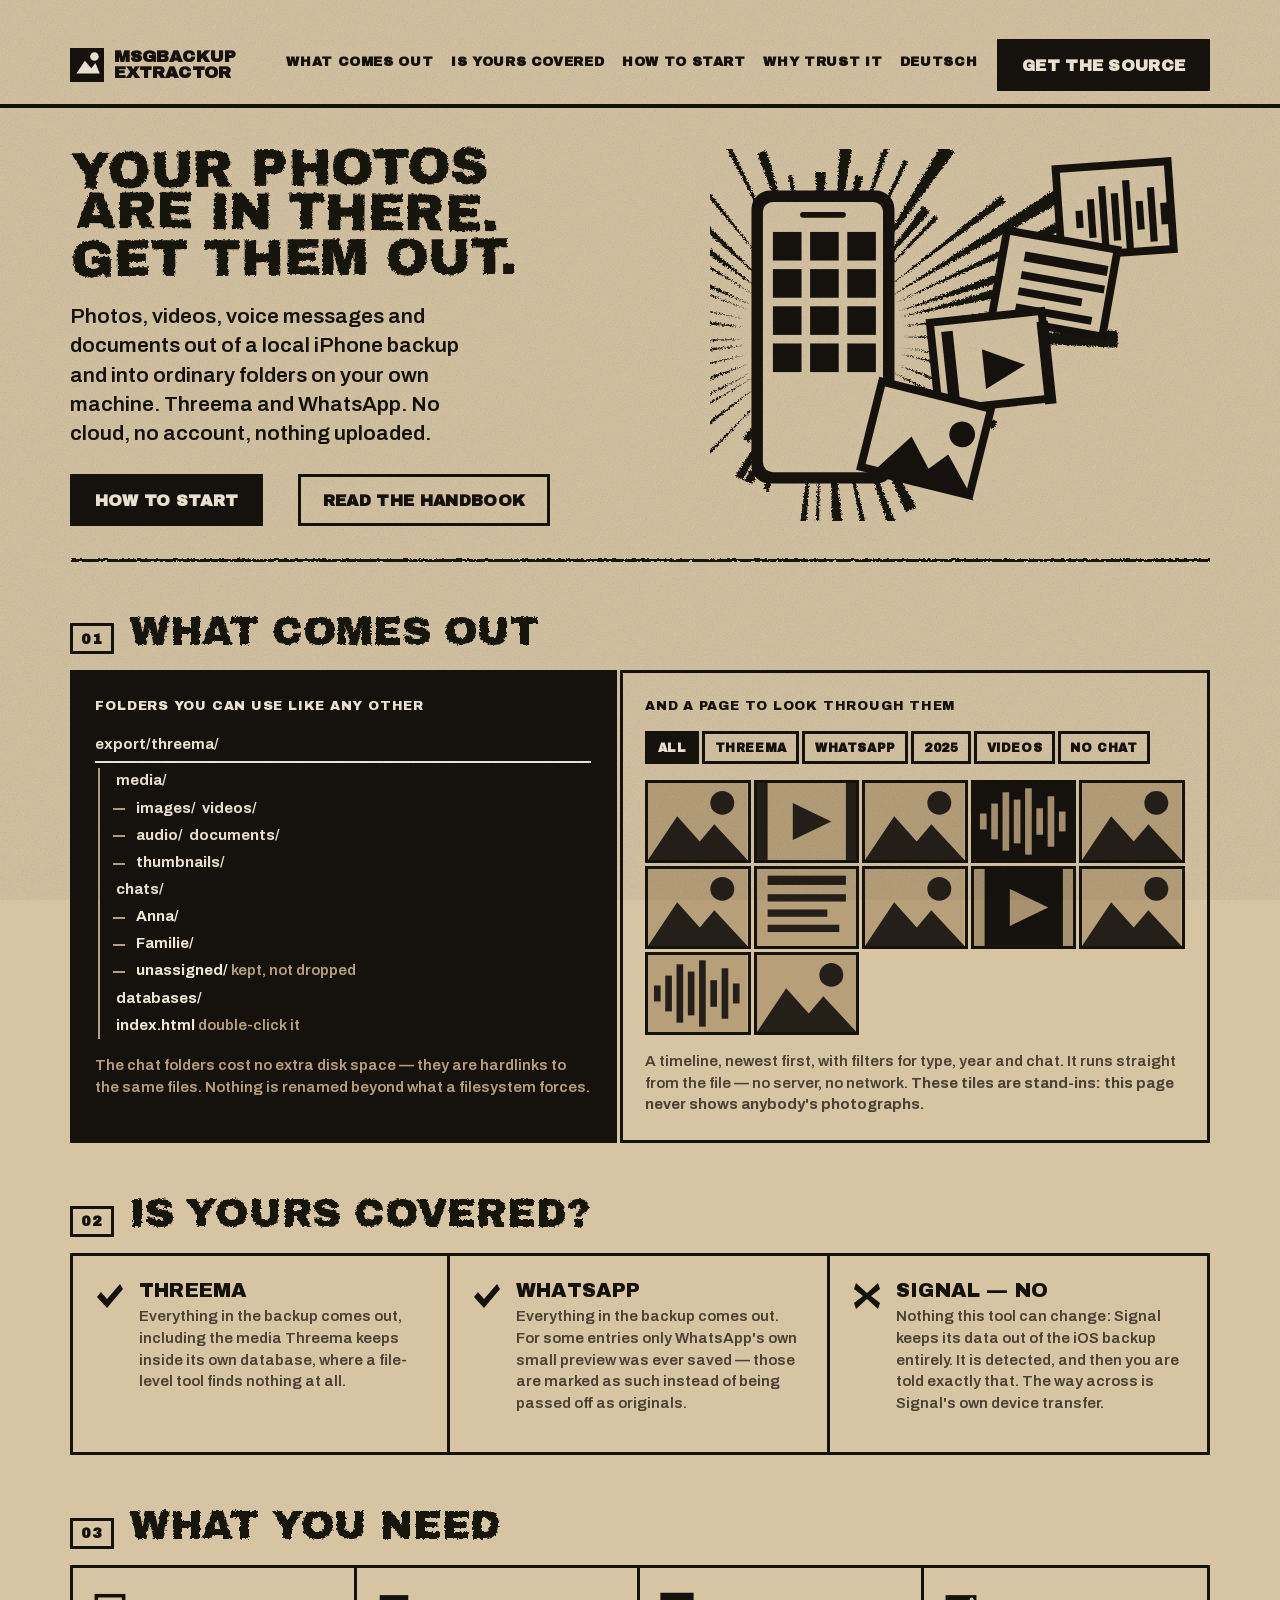
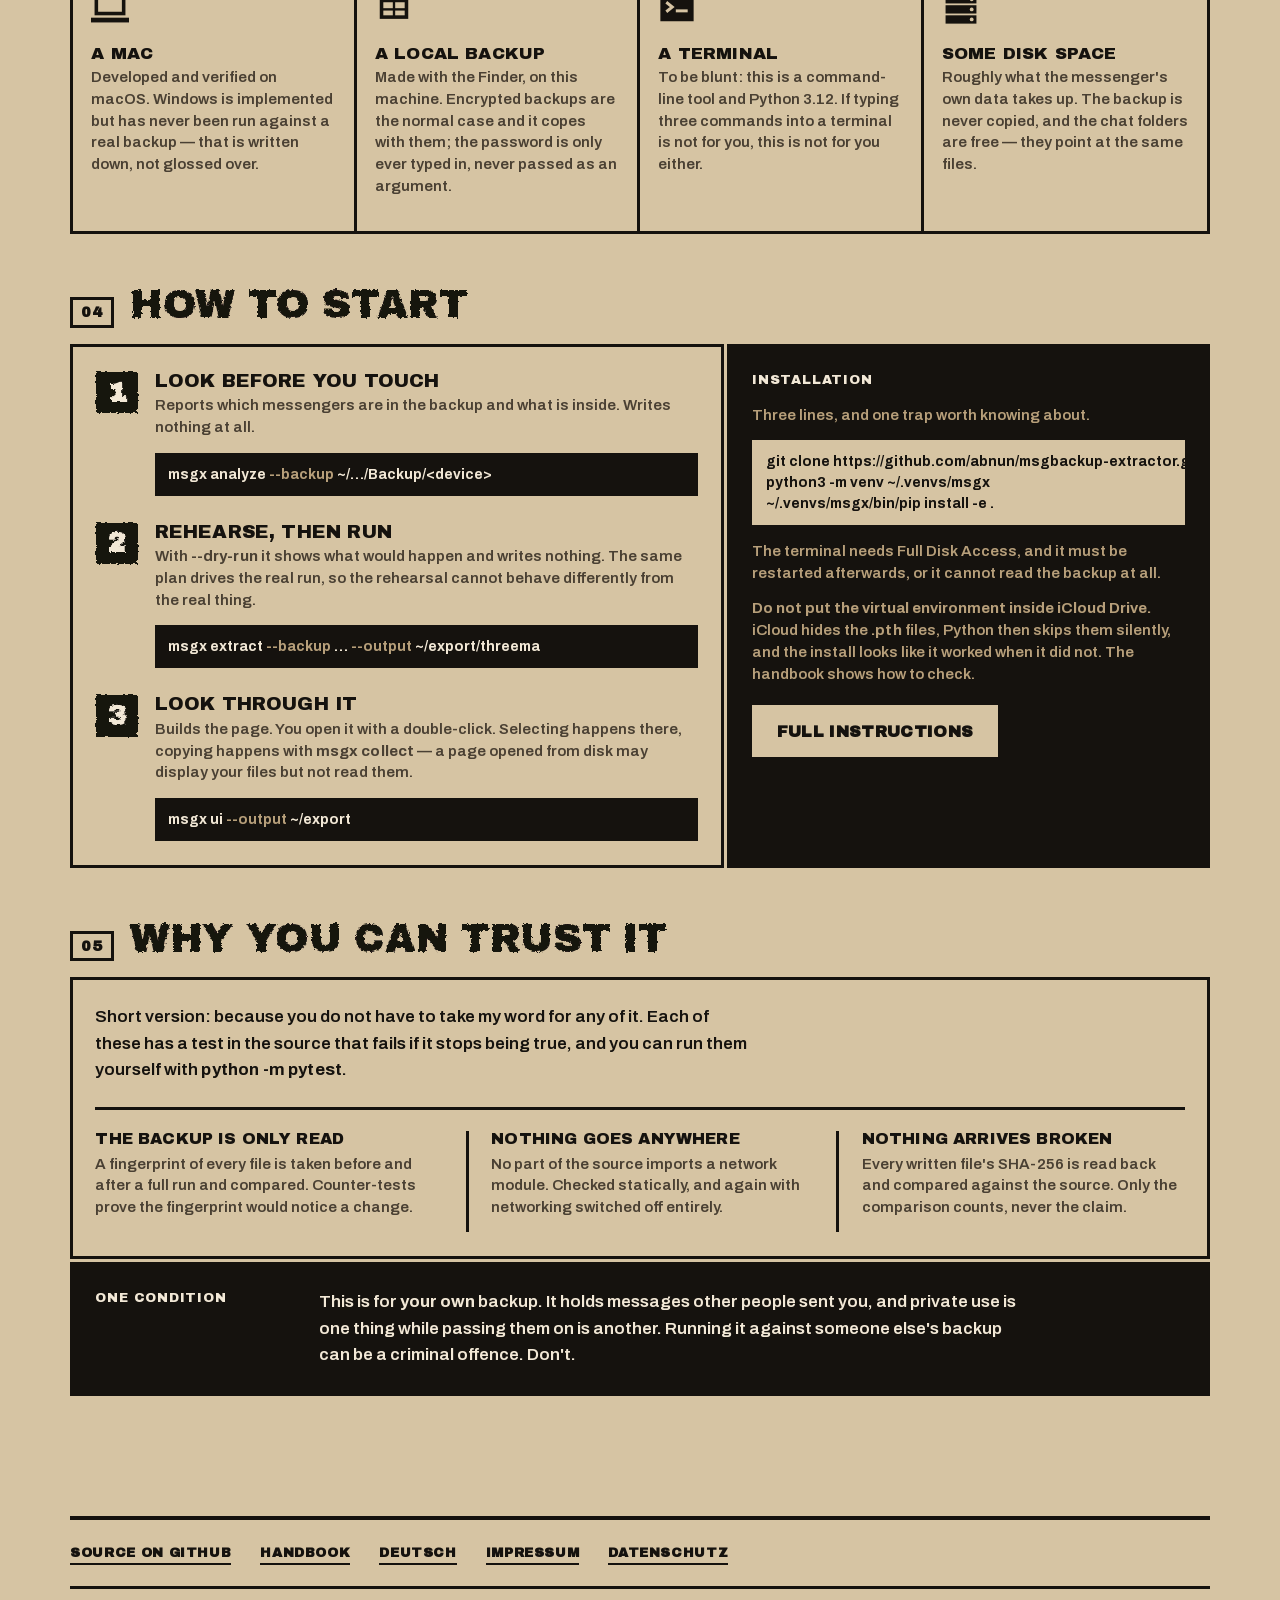
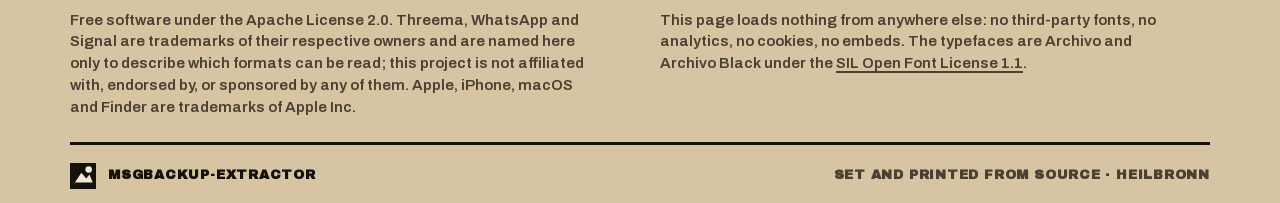
==== website/index.html @ eb397445 "docs: Denglisch aus beiden Startseiten entfernt Die deutsche Fassung war teils die englische in deut" ====
<!doctype html>
<html lang="en">
<head>
<meta charset="UTF-8" />
<meta http-equiv="Content-Security-Policy" content="default-src 'none'; script-src 'self'; style-src 'self'; font-src 'self'; img-src 'self' data:; base-uri 'none'; form-action 'none'" />
<meta name="viewport" content="width=device-width, initial-scale=1.0" />
<title>msgbackup-extractor — your photos, out of the backup</title>
<meta name="description" content="Offline command-line tool that writes photos, videos, voice messages and documents from a local Apple iPhone backup into ordinary folders. Threema and WhatsApp. Read-only on the backup, no network access." />
<meta name="generator" content="msgbackup-extractor" />
<link rel="canonical" href="https://abnun.github.io/msgbackup-extractor/" />
<link rel="alternate" hreflang="en" href="https://abnun.github.io/msgbackup-extractor/" />
<link rel="alternate" hreflang="de" href="https://abnun.github.io/msgbackup-extractor/de/" />
<link rel="alternate" hreflang="x-default" href="https://abnun.github.io/msgbackup-extractor/" />
<meta name="theme-color" content="#d6c4a3" />
<link rel="stylesheet" href="styles.css" />
<link rel="icon" href="data:image/svg+xml,%3Csvg xmlns='http://www.w3.org/2000/svg' viewBox='0 0 32 32'%3E%3Crect width='32' height='32' fill='%2315120e'/%3E%3Cpath d='M6 24 L14 12 L20 19 L24 14 L28 24 Z' fill='%23f2e8d6'/%3E%3Ccircle cx='23' cy='8' r='4' fill='%23f2e8d6'/%3E%3C/svg%3E" />
</head>
<body>
<!--
  THESIS: A workshop broadside for getting your own pictures back, printed as
  one ink on cheap manila. It refuses the category default: no dark terminal
  hero, no copy-paste install band, no grid of feature cards with line icons.
  OWN-WORLD: Relief black #15120e on newsprint beige #d6c4a3, carved white
  #f2e8d6 knocked out of filled blocks. Archivo Black cut by an SVG
  displacement filter, Archivo 600/700 as letterpress body. Thick 3px rules,
  butted panels, chisel bursts struck at the ends of an active button, paper
  fibre from feTurbulence. Self-hosted faces; nothing loads from a third party.
  STORY: A visitor learns their photos are recoverable, sees the folders and the
  browsable page they end up with, checks whether their messenger is covered,
  reads honestly that this is a command-line tool, and gets the source.
  FIRST VIEWPORT: Left, three hand-set lines - YOUR PHOTOS / ARE IN THERE. /
  GET THEM OUT. - over one sentence of plain deck and two struck buttons, the
  filled one first. Right, a cut illustration: an unreadable phone with a
  chisel burst behind it and four photographs spilling out, one per category
  the tool writes.
  FORM: Workshop linocut broadside, candidate 3 of the dealt hand, chosen by the
  user over the assigned direction. Seed 8c512068.
  FINISH: unreviewed and undocumented is unfinished; this build ends with the
  finish review, the verdict, and DESIGN.md
-->

<!-- The carving tools. Everything that looks gouged is filtered, not drawn. -->
<svg width="0" height="0" aria-hidden="true" focusable="false" style="position:absolute">
  <defs>
    <filter id="carve" x="-6%" y="-14%" width="112%" height="128%">
      <feTurbulence type="turbulence" baseFrequency="0.21" numOctaves="2" seed="3" result="n" />
      <feDisplacementMap in="SourceGraphic" in2="n" scale="3.4" xChannelSelector="R" yChannelSelector="G" />
    </filter>
    <filter id="gouge" x="-15%" y="-15%" width="130%" height="130%">
      <feTurbulence type="fractalNoise" baseFrequency="0.42" numOctaves="3" seed="11" result="n" />
      <feDisplacementMap in="SourceGraphic" in2="n" scale="6" xChannelSelector="R" yChannelSelector="G" />
    </filter>
  </defs>
</svg>

<header class="masthead">
  <div class="masthead__in">
    <a class="wordmark" href="./">
      <svg viewBox="0 0 32 32" aria-hidden="true"><rect width="32" height="32" fill="var(--ink)" /><path d="M6 24 L14 12 L20 19 L24 14 L28 24 Z" fill="var(--carved)" /><circle cx="23" cy="8" r="4" fill="var(--carved)" /></svg>
      msgbackup<br />extractor
    </a>
    <nav aria-label="Sections">
      <a href="#comes-out">What comes out</a>
      <a href="#covered">Is yours covered</a>
      <a href="#start">How to start</a>
      <a href="#check">Why trust it</a>
      <a href="de/" hreflang="de" lang="de">Deutsch</a>
    </nav>
    <a class="btn btn--fill" href="https://github.com/abnun/msgbackup-extractor">Get the source</a>
  </div>
</header>

<main class="sheet">

  <section class="hero">
    <div>
      <h1><span>Your photos</span><span>are in there.</span><span>Get them out.</span></h1>
      <p class="hero__deck">Photos, videos, voice messages and documents out of a
      local iPhone backup and into ordinary folders on your own machine. Threema
      and WhatsApp. No cloud, no account, nothing uploaded.</p>
      <div class="hero__cta">
        <a class="btn btn--fill" href="#start">How to start</a>
        <a class="btn btn--out" href="https://github.com/abnun/msgbackup-extractor#readme">Read the handbook</a>
      </div>
    </div>
    <svg class="hero__art" viewBox="0 0 700 520" role="img" aria-label="A cut illustration: an unreadable phone with a burst behind it and four photographs spilling out - a picture, a video, a voice message and a document.">
      <g fill="var(--ink)"><g filter="url(#gouge)"><path d="M270 263L570 254L570 278Z"/><path d="M269 278L472 305L471 311Z"/><path d="M267 287L469 324L465 339Z"/><path d="M263 302L374 341L371 349Z"/><path d="M257 313L402 381L397 392Z"/><path d="M252 322L314 356L309 364Z"/><path d="M246 331L377 423L367 437Z"/><path d="M236 343L352 453L341 463Z"/><path d="M231 347L309 435L305 439Z"/><path d="M221 354L263 411L258 414Z"/><path d="M209 362L289 501L274 508Z"/><path d="M197 367L274 557L261 562Z"/><path d="M181 372L229 571L220 573Z"/><path d="M167 374L192 577L172 579Z"/><path d="M155 374L151 624L143 624Z"/><path d="M146 373L134 533L125 532Z"/><path d="M134 372L124 441L116 439Z"/><path d="M119 367L82 479L75 476Z"/><path d="M107 362L59 469L48 464Z"/><path d="M101 358L46 463L35 457Z"/><path d="M91 352L54 411L45 405Z"/><path d="M80 342L-30 458L-34 455Z"/><path d="M69 330L-165 518L-174 506Z"/><path d="M62 319L-39 381L-41 377Z"/><path d="M58 313L-122 410L-126 403Z"/><path d="M53 301L-56 346L-59 338Z"/><path d="M49 288L-149 341L-151 331Z"/><path d="M47 275L-250 321L-253 297Z"/><path d="M46 266L-72 274L-72 267Z"/><path d="M47 249L-253 228L-250 203Z"/><path d="M49 238L-153 199L-151 192Z"/><path d="M53 224L-184 142L-180 133Z"/><path d="M56 217L-94 159L-88 145Z"/><path d="M62 204L-40 145L-37 140Z"/><path d="M68 195L-102 81L-90 65Z"/><path d="M76 186L-152 -10L-135 -27Z"/><path d="M88 175L-15 52L-10 48Z"/><path d="M102 165L62 107L71 102Z"/><path d="M108 162L13 -20L20 -24Z"/><path d="M123 156L66 6L79 2Z"/><path d="M135 152L109 37L115 36Z"/><path d="M144 151L131 82L141 81Z"/><path d="M156 150L147 32L162 32Z"/><path d="M172 151L182 -9L200 -7Z"/><path d="M183 153L203 36L214 39Z"/><path d="M194 156L267 -83L278 -79Z"/><path d="M206 161L271 15L277 18Z"/><path d="M220 169L325 -8L342 4Z"/><path d="M229 175L298 79L308 88Z"/><path d="M235 181L314 93L319 98Z"/><path d="M247 194L407 65L414 74Z"/><path d="M254 205L506 41L517 60Z"/><path d="M260 215L483 103L489 115Z"/><path d="M264 227L498 138L505 158Z"/><path d="M267 235L506 164L512 186Z"/><path d="M269 248L427 222L429 235Z"/></g><rect x="58" y="58" width="200" height="410" rx="26"/><rect x="74" y="74" width="168" height="378" rx="14" fill="var(--paper)"/><rect x="126" y="88" width="64" height="8" rx="4"/><rect x="88" y="116" width="40" height="40"/><rect x="140" y="116" width="40" height="40"/><rect x="192" y="116" width="40" height="40"/><rect x="88" y="168" width="40" height="40"/><rect x="140" y="168" width="40" height="40"/><rect x="192" y="168" width="40" height="40"/><rect x="88" y="220" width="40" height="40"/><rect x="140" y="220" width="40" height="40"/><rect x="192" y="220" width="40" height="40"/><rect x="88" y="272" width="40" height="40"/><rect x="140" y="272" width="40" height="40"/><rect x="192" y="272" width="40" height="40"/><g transform="translate(566 84) rotate(-4)"><rect x="-84" y="-67" width="168" height="134"/><rect x="-73" y="-56" width="146" height="112" fill="var(--paper)"/><g transform="translate(-64 -47)"><rect x="9" y="46" width="10" height="24"/><rect x="26" y="31" width="10" height="54"/><rect x="43" y="14" width="10" height="88"/><rect x="60" y="25" width="10" height="66"/><rect x="77" y="8" width="10" height="100"/><rect x="94" y="38" width="10" height="40"/><rect x="111" y="20" width="10" height="76"/><rect x="128" y="43" width="10" height="30"/></g></g><g transform="translate(482 188) rotate(10)"><rect x="-84" y="-67" width="168" height="134"/><rect x="-73" y="-56" width="146" height="112" fill="var(--paper)"/><g transform="translate(-64 -47)"><rect x="16" y="10" width="118" height="14"/><rect x="16" y="38" width="118" height="11"/><rect x="16" y="61" width="90" height="11"/><rect x="16" y="84" width="108" height="11"/></g></g><g transform="translate(392 296) rotate(-6)"><rect x="-84" y="-67" width="168" height="134"/><rect x="-73" y="-56" width="146" height="112" fill="var(--paper)"/><g transform="translate(-64 -47)"><path d="M54 30 L112 58 L54 86 Z"/><rect x="0" y="0" width="16" height="116"/><rect x="134" y="0" width="16" height="116"/></g></g><g transform="translate(302 404) rotate(14)"><rect x="-84" y="-67" width="168" height="134"/><rect x="-73" y="-56" width="146" height="112" fill="var(--paper)"/><g transform="translate(-64 -47)"><path d="M0 116 L44 50 L78 88 L100 62 L150 116 Z"/><circle cx="112" cy="30" r="18"/></g></g></g>
    </svg>
  </section>

  <hr class="rule" />

  <div class="head" id="comes-out">
    <span class="head__no">01</span>
    <h2>What comes out</h2>
  </div>

  <div class="grid grid--two">
    <div class="panel panel--ink">
      <p class="label label--spaced">Folders you can use like any other</p>
      <ul class="tree">
        <li class="tree__root">export/threema/</li>
        <li class="tree__1">media/</li>
        <li class="tree__2">images/ &nbsp;videos/</li>
        <li class="tree__2">audio/ &nbsp;documents/</li>
        <li class="tree__2">thumbnails/</li>
        <li class="tree__1">chats/</li>
        <li class="tree__2">Anna/</li>
        <li class="tree__2">Familie/</li>
        <li class="tree__2">unassigned/ <i>kept, not dropped</i></li>
        <li class="tree__1">databases/</li>
        <li class="tree__1">index.html <i>double-click it</i></li>
      </ul>
      <p class="hint hint--top">The chat folders cost no extra disk space — they
      are hardlinks to the same files. Nothing is renamed beyond what a
      filesystem forces.</p>
    </div>

    <div class="panel">
      <p class="label label--spaced">And a page to look through them</p>
      <div class="chips">
        <span class="chip chip--on">All</span>
        <span class="chip">Threema</span>
        <span class="chip">WhatsApp</span>
        <span class="chip">2025</span>
        <span class="chip">Videos</span>
        <span class="chip">No chat</span>
      </div>
      <div class="sheetgrid"><svg viewBox="0 0 150 116" aria-hidden="true"><rect width="150" height="116" fill="var(--paper-worn)"/><g fill="var(--ink)" opacity="0.9"><path d="M0 116 L44 50 L78 88 L100 62 L150 116 Z"/><circle cx="112" cy="30" r="18"/></g></svg><svg viewBox="0 0 150 116" aria-hidden="true"><rect width="150" height="116" fill="var(--paper-worn)"/><g fill="var(--ink)" opacity="0.9"><path d="M54 30 L112 58 L54 86 Z"/><rect x="0" y="0" width="16" height="116"/><rect x="134" y="0" width="16" height="116"/></g></svg><svg viewBox="0 0 150 116" aria-hidden="true"><rect width="150" height="116" fill="var(--paper-worn)"/><g fill="var(--ink)" opacity="0.9"><path d="M0 116 L44 50 L78 88 L100 62 L150 116 Z"/><circle cx="112" cy="30" r="18"/></g></svg><svg viewBox="0 0 150 116" aria-hidden="true"><rect width="150" height="116" fill="var(--ink)"/><g fill="var(--paper-worn)" opacity="0.9"><rect x="9" y="46" width="10" height="24"/><rect x="26" y="31" width="10" height="54"/><rect x="43" y="14" width="10" height="88"/><rect x="60" y="25" width="10" height="66"/><rect x="77" y="8" width="10" height="100"/><rect x="94" y="38" width="10" height="40"/><rect x="111" y="20" width="10" height="76"/><rect x="128" y="43" width="10" height="30"/></g></svg><svg viewBox="0 0 150 116" aria-hidden="true"><rect width="150" height="116" fill="var(--paper-worn)"/><g fill="var(--ink)" opacity="0.9"><path d="M0 116 L44 50 L78 88 L100 62 L150 116 Z"/><circle cx="112" cy="30" r="18"/></g></svg><svg viewBox="0 0 150 116" aria-hidden="true"><rect width="150" height="116" fill="var(--paper-worn)"/><g fill="var(--ink)" opacity="0.9"><path d="M0 116 L44 50 L78 88 L100 62 L150 116 Z"/><circle cx="112" cy="30" r="18"/></g></svg><svg viewBox="0 0 150 116" aria-hidden="true"><rect width="150" height="116" fill="var(--paper-worn)"/><g fill="var(--ink)" opacity="0.9"><rect x="16" y="10" width="118" height="14"/><rect x="16" y="38" width="118" height="11"/><rect x="16" y="61" width="90" height="11"/><rect x="16" y="84" width="108" height="11"/></g></svg><svg viewBox="0 0 150 116" aria-hidden="true"><rect width="150" height="116" fill="var(--paper-worn)"/><g fill="var(--ink)" opacity="0.9"><path d="M0 116 L44 50 L78 88 L100 62 L150 116 Z"/><circle cx="112" cy="30" r="18"/></g></svg><svg viewBox="0 0 150 116" aria-hidden="true"><rect width="150" height="116" fill="var(--ink)"/><g fill="var(--paper-worn)" opacity="0.9"><path d="M54 30 L112 58 L54 86 Z"/><rect x="0" y="0" width="16" height="116"/><rect x="134" y="0" width="16" height="116"/></g></svg><svg viewBox="0 0 150 116" aria-hidden="true"><rect width="150" height="116" fill="var(--paper-worn)"/><g fill="var(--ink)" opacity="0.9"><path d="M0 116 L44 50 L78 88 L100 62 L150 116 Z"/><circle cx="112" cy="30" r="18"/></g></svg><svg viewBox="0 0 150 116" aria-hidden="true"><rect width="150" height="116" fill="var(--paper-worn)"/><g fill="var(--ink)" opacity="0.9"><rect x="9" y="46" width="10" height="24"/><rect x="26" y="31" width="10" height="54"/><rect x="43" y="14" width="10" height="88"/><rect x="60" y="25" width="10" height="66"/><rect x="77" y="8" width="10" height="100"/><rect x="94" y="38" width="10" height="40"/><rect x="111" y="20" width="10" height="76"/><rect x="128" y="43" width="10" height="30"/></g></svg><svg viewBox="0 0 150 116" aria-hidden="true"><rect width="150" height="116" fill="var(--paper-worn)"/><g fill="var(--ink)" opacity="0.9"><path d="M0 116 L44 50 L78 88 L100 62 L150 116 Z"/><circle cx="112" cy="30" r="18"/></g></svg></div>
      <p class="hint hint--top">A timeline, newest first, with filters for type,
      year and chat. It runs straight from the file — no server, no network.
      <strong>These tiles are stand-ins: this page never shows anybody's
      photographs.</strong></p>
    </div>
  </div>

  <div class="head" id="covered">
    <span class="head__no">02</span>
    <h2>Is yours covered?</h2>
  </div>

  <div class="grid grid--butt grid--thirds">
    <div class="panel">
      <div class="verdict">
        <svg viewBox="0 0 30 30" aria-hidden="true" fill="var(--ink)"><path d="M2 16 L6 11 L12 18 L25 3 L28 8 L12 27 Z" /></svg>
        <div>
          <h3>Threema</h3>
          <p class="hint">Everything in the backup comes out, including the media
          Threema keeps inside its own database, where a file-level tool finds
          nothing at all.</p>
        </div>
      </div>
    </div>
    <div class="panel">
      <div class="verdict">
        <svg viewBox="0 0 30 30" aria-hidden="true" fill="var(--ink)"><path d="M2 16 L6 11 L12 18 L25 3 L28 8 L12 27 Z" /></svg>
        <div>
          <h3>WhatsApp</h3>
          <p class="hint">Everything in the backup comes out. For some entries
          only WhatsApp's own small preview was ever saved — those are marked as
          such instead of being passed off as originals.</p>
        </div>
      </div>
    </div>
    <div class="panel">
      <div class="verdict">
        <svg viewBox="0 0 30 30" aria-hidden="true" fill="var(--ink)"><path d="M4 2 L15 12 L26 2 L28 8 L19 15 L28 22 L26 28 L15 18 L4 28 L2 22 L11 15 L2 8 Z" /></svg>
        <div>
          <h3>Signal — no</h3>
          <p class="hint">Nothing this tool can change: Signal keeps its data out of the iOS backup entirely. It is detected, and then you are told exactly that. The way across is Signal's own device transfer.</p>
        </div>
      </div>
    </div>
  </div>

  <div class="head" id="need">
    <span class="head__no">03</span>
    <h2>What you need</h2>
  </div>

  <div class="reqs">
    <div>
      <svg viewBox="0 0 32 32" aria-hidden="true" fill="var(--ink)"><rect x="3" y="5" width="26" height="18" /><rect x="6" y="8" width="20" height="12" fill="var(--paper)" /><rect x="0" y="25" width="32" height="4" /></svg>
      <h3>A Mac</h3>
      <p class="hint">Developed and verified on macOS. Windows is implemented but
      has never been run against a real backup — that is written down, not
      glossed over.</p>
    </div>
    <div>
      <svg viewBox="0 0 32 32" aria-hidden="true" fill="var(--ink)"><path d="M4 6 H28 V26 H4 Z" /><rect x="7" y="12" width="8" height="5" fill="var(--paper)" /><rect x="17" y="12" width="8" height="5" fill="var(--paper)" /><rect x="7" y="19" width="8" height="4" fill="var(--paper)" /><rect x="17" y="19" width="8" height="4" fill="var(--paper)" /></svg>
      <h3>A local backup</h3>
      <p class="hint">Made with the Finder, on this machine. Encrypted backups are the normal case and it copes with them; the password is only ever typed in, never passed as an argument.</p>
    </div>
    <div>
      <svg viewBox="0 0 32 32" aria-hidden="true" fill="var(--ink)"><rect x="2" y="4" width="28" height="24" /><path d="M7 12 L12 16 L7 20" stroke="var(--paper)" stroke-width="2.5" fill="none" /><rect x="15" y="18" width="10" height="2.5" fill="var(--paper)" /></svg>
      <h3>A terminal</h3>
      <p class="hint">To be blunt: this is a command-line tool and Python 3.12. If
      typing three commands into a terminal is not for you, this is not for you
      either.</p>
    </div>
    <div>
      <svg viewBox="0 0 32 32" aria-hidden="true" fill="var(--ink)"><path d="M3 6h26v7H3z" /><path d="M3 14.5h26v7H3z" /><path d="M3 23h26v7H3z" /><circle cx="25" cy="9.5" r="1.6" fill="var(--paper)" /><circle cx="25" cy="18" r="1.6" fill="var(--paper)" /><circle cx="25" cy="26.5" r="1.6" fill="var(--paper)" /></svg>
      <h3>Some disk space</h3>
      <p class="hint">Roughly what the messenger's own data takes up. The backup
      is never copied, and the chat folders are free — they point at the same
      files.</p>
    </div>
  </div>

  <div class="head" id="start">
    <span class="head__no">04</span>
    <h2>How to start</h2>
  </div>

  <div class="grid grid--wide-left">
    <div class="panel">
      <div class="step">
        <span class="step__no">1</span>
        <div>
          <h3>Look before you touch</h3>
          <p class="hint">Reports which messengers are in the backup and what is inside. Writes nothing at all.</p>
          <div class="cmdbar">msgx analyze <span>--backup</span> ~/…/Backup/&lt;device&gt;</div>
        </div>
      </div>
      <div class="step">
        <span class="step__no">2</span>
        <div>
          <h3>Rehearse, then run</h3>
          <p class="hint">With <code>--dry-run</code> it shows what would happen
          and writes nothing. The same plan drives the real run, so the rehearsal
          cannot behave differently from the real thing.</p>
          <div class="cmdbar">msgx extract <span>--backup</span> … <span>--output</span> ~/export/threema</div>
        </div>
      </div>
      <div class="step">
        <span class="step__no">3</span>
        <div>
          <h3>Look through it</h3>
          <p class="hint">Builds the page. You open it with a double-click. Selecting happens there, copying happens with <code>msgx collect</code> — a page opened from disk may display your files but not read them.</p>
          <div class="cmdbar">msgx ui <span>--output</span> ~/export</div>
        </div>
      </div>
    </div>
    <div class="panel panel--ink">
      <p class="label label--spaced">Installation</p>
      <p class="hint">Three lines, and one trap worth knowing about.</p>
      <div class="cmdbar cmdbar--invert">git clone https://github.com/abnun/msgbackup-extractor.git
python3 -m venv ~/.venvs/msgx
~/.venvs/msgx/bin/pip install -e .</div>
      <p class="hint">The terminal needs Full Disk Access, and it must be
      restarted afterwards, or it cannot read the backup at all.</p>
      <p class="hint"><strong>Do not put the virtual environment inside iCloud Drive.</strong> iCloud hides the <code>.pth</code> files, Python then skips
      them silently, and the install looks like it worked when it did not. The
      handbook shows how to check.</p>
      <p class="panel__cta"><a class="btn btn--out btn--on-ink" href="https://github.com/abnun/msgbackup-extractor#installation">Full instructions</a></p>
    </div>
  </div>

  <div class="head" id="check">
    <span class="head__no">05</span>
    <h2>Why you can trust it</h2>
  </div>

  <div class="panel">
    <p class="lede">Short version: because you do not have to take my word for any
    of it. Each of these has a test in the source that fails if it stops being
    true, and you can run them yourself with <code>python -m pytest</code>.</p>
    <div class="proof">
      <div>
        <h3>The backup is only read</h3>
        <p class="hint">A fingerprint of every file is taken before and after a
        full run and compared. Counter-tests prove the fingerprint would notice a
        change.</p>
      </div>
      <div>
        <h3>Nothing goes anywhere</h3>
        <p class="hint">No part of the source imports a network module. Checked
        statically, and again with networking switched off entirely.</p>
      </div>
      <div>
        <h3>Nothing arrives broken</h3>
        <p class="hint">Every written file's SHA-256 is read back and compared
        against the source. Only the comparison counts, never the claim.</p>
      </div>
    </div>
  </div>

  <div class="panel panel--ink panel--stacked">
    <p class="label label--tight">One condition</p>
    <p class="lede lede--flush">This is for <strong>your own</strong> backup. It
    holds messages other people sent you, and private use is one thing while
    passing them on is another. Running it against someone else's backup can be
    a criminal offence. Don't.</p>
  </div>

</main>

<footer class="sheet colophon">
  <nav>
    <a href="https://github.com/abnun/msgbackup-extractor">Source on GitHub</a>
    <a href="https://github.com/abnun/msgbackup-extractor#readme">Handbook</a>
    <a href="de/" hreflang="de" lang="de">Deutsch</a>
    <a href="impressum.html">Impressum</a>
    <a href="datenschutz.html">Datenschutz</a>
  </nav>
  <div class="colophon__small">
    <p class="hint">Free software under the Apache License 2.0. Threema,
    WhatsApp and Signal are trademarks of their respective owners and are named
    here only to describe which formats can be read; this project is not
    affiliated with, endorsed by, or sponsored by any of them. Apple, iPhone,
    macOS and Finder are trademarks of Apple Inc.</p>
    <p class="hint">This page loads nothing from anywhere else: no third-party
    fonts, no analytics, no cookies, no embeds. The typefaces are Archivo and
    Archivo Black under the <a href="fonts/OFL.txt">SIL Open Font
    License 1.1</a>.</p>
  </div>
  <p class="colophon__mark">
    <svg viewBox="0 0 32 32" aria-hidden="true"><rect width="32" height="32" fill="var(--ink)" /><path d="M6 24 L14 12 L20 19 L24 14 L28 24 Z" fill="var(--carved)" /><circle cx="23" cy="8" r="4" fill="var(--carved)" /></svg>
    <span>msgbackup-extractor</span>
    <span>Set and printed from source · Heilbronn</span>
  </p>
</footer>

<script src="script.js" defer></script>
</body>
</html>
---- website/styles.css ----
/* =====================================================================
   msgbackup-extractor — workshop linocut broadside
   Seed: 8c512068 · challenger-linolschnitt (chosen over the assigned roll)

   One ink on cheap manila. Everything that looks carved IS carved at
   runtime: an SVG displacement filter roughens the display type and the
   rules, and the paper fibre is feTurbulence, not a photograph. No
   external asset, no network request, no analytics — the software
   promises offline operation and its website must not undercut that.

   The legal pages share this stylesheet. `.container` is their column;
   `.mail-at::before` carries the @ of the address, which is split across
   spans in the HTML so a harvester finds nothing whole. Both must survive
   any future edit.
   ===================================================================== */

@font-face {
  font-family: "Archivo Black";
  src: url("fonts/ArchivoBlack.woff2") format("woff2");
  font-weight: 400;
  font-display: swap;
}
@font-face {
  font-family: "Archivo";
  src: url("fonts/Archivo.woff2") format("woff2");
  font-weight: 600 700;
  font-display: swap;
}

:root {
  --ink: #15120e;         /* relief black, warmed by the paper */
  --ink-soft: #4a4033;    /* aged fibre, for the second rank */
  --ink-faint: #7a6e5a;   /* ink drag, for labels */
  --paper: #d6c4a3;       /* newsprint beige */
  --paper-worn: #b79f7a;  /* worn tan */
  --carved: #f2e8d6;      /* carved white, knocked out of the block */

  --rule: 3px;
  --frame: 4px;
  --col: 1180px;

  --display: "Archivo Black", "Haettenschweiler", "Impact", sans-serif;
  --text: "Archivo", ui-sans-serif, system-ui, "Helvetica Neue", sans-serif;
}

/* The press only ever ran one ink on one paper. No dark variant: a
   broadside is a physical object and this one is printed on manila. */

*,
*::before,
*::after { box-sizing: border-box; }

html {
  -webkit-text-size-adjust: 100%;
  scroll-behavior: smooth;
}
@media (prefers-reduced-motion: reduce) {
  html { scroll-behavior: auto; }
}

body {
  margin: 0;
  background-color: var(--paper);
  color: var(--ink);
  font-family: var(--text);
  font-weight: 600;
  font-size: 1.0625rem;
  line-height: 1.5;
  overflow-x: hidden;
}

/* Paper fibre. One turbulence pass, multiplied over everything, pinned to
   the viewport so scrolling does not slide the grain across the page. */
body::before {
  content: "";
  position: fixed;
  inset: 0;
  z-index: 9;
  pointer-events: none;
  opacity: 0.62;
  mix-blend-mode: multiply;
  background-image: url("data:image/svg+xml,%3Csvg xmlns='http://www.w3.org/2000/svg' width='220' height='220'%3E%3Cfilter id='f'%3E%3CfeTurbulence type='fractalNoise' baseFrequency='0.82' numOctaves='4' stitchTiles='stitch'/%3E%3CfeColorMatrix type='saturate' values='0'/%3E%3C/filter%3E%3Crect width='220' height='220' filter='url(%23f)' opacity='0.42'/%3E%3C/svg%3E");
}

/* --- Type ---------------------------------------------------------- */

h1, h2, .cut {
  font-family: var(--display);
  font-weight: 400;
  text-transform: uppercase;
  letter-spacing: -0.005em;
  line-height: 0.9;
  margin: 0;
  filter: url(#carve);
}

/* The filter costs legibility below display size, so it stops there. */
h3 {
  font-family: var(--display);
  font-weight: 400;
  text-transform: uppercase;
  letter-spacing: 0.01em;
  line-height: 1.05;
  margin: 0;
}

.no-carve { filter: none; }

p { margin: 0 0 0.85rem; }
a { color: inherit; text-decoration-thickness: 2px; text-underline-offset: 0.18em; }
a:hover { text-decoration-thickness: 3px; }
strong { font-weight: 700; }

code, .cmd {
  font-family: var(--text);
  font-weight: 700;
  font-variant-ligatures: none;
  letter-spacing: 0.01em;
}

.label {
  font-family: var(--display);
  font-weight: 400;
  text-transform: uppercase;
  font-size: 0.8125rem;
  letter-spacing: 0.06em;
  color: var(--ink);
}

.hint {
  color: var(--ink-soft);
  font-size: 0.9375rem;
  line-height: 1.45;
}

/* --- Sheet and panels ---------------------------------------------- */

.sheet {
  max-width: var(--col);
  margin: 0 auto;
  padding: 0 1.25rem 4rem;
}

.rule {
  border: 0;
  border-top: var(--rule) solid var(--ink);
  margin: 0;
  filter: url(#carve);
}

.panel {
  min-width: 0;
  border: var(--rule) solid var(--ink);
  padding: 1.5rem 1.4rem;
  background: transparent;
}

.panel--ink {
  background: var(--ink);
  color: var(--carved);
}
.panel--ink .label,
.panel--ink h2,
.panel--ink h3 { color: var(--carved); }
.panel--ink .hint { color: var(--paper-worn); }

.grid { display: grid; gap: var(--rule); }

/* Panels butt against each other so the shared rule reads as one cut
   line rather than two borders side by side. */
.grid--butt { gap: 0; }
.grid--butt > * + * { border-left: 0; }
@media (max-width: 700px) {
  .grid--butt > * + * { border-left: var(--rule) solid var(--ink); border-top: 0; }
}

/* --- Section heads -------------------------------------------------- */

.head {
  display: flex;
  align-items: baseline;
  gap: 0.9rem;
  margin: 3.25rem 0 1rem;
}
.head__no {
  font-family: var(--display);
  font-size: 0.9rem;
  letter-spacing: 0.08em;
  border: var(--rule) solid var(--ink);
  padding: 0.15rem 0.5rem 0.05rem;
  flex: none;
}
.head h2 { font-size: clamp(1.6rem, 4.2vw, 2.5rem); }

/* --- Buttons -------------------------------------------------------- */

.btn {
  display: inline-flex;
  align-items: center;
  gap: 0.6rem;
  font-family: var(--display);
  text-transform: uppercase;
  font-size: 1rem;
  letter-spacing: 0.02em;
  text-decoration: none;
  padding: 0.72rem 1.35rem 0.62rem;
  border: var(--rule) solid var(--ink);
  position: relative;
}
.btn--fill { background: var(--ink); color: var(--carved); }
.btn--out { background: transparent; color: var(--ink); }

/* The board's active state: chisel bursts struck at both ends. */
.btn::before,
.btn::after {
  content: "";
  position: absolute;
  top: 50%;
  width: 26px;
  height: 30px;
  transform: translateY(-50%) scaleX(0);
  transition: transform 0.12s steps(3, end);
  background-repeat: no-repeat;
  background-size: 100% 100%;
  background-image: url("data:image/svg+xml,%3Csvg xmlns='http://www.w3.org/2000/svg' viewBox='0 0 26 30'%3E%3Cg fill='%2315120e'%3E%3Cpath d='M26 15 L2 3 L7 15 Z'/%3E%3Cpath d='M26 15 L0 12 L6 15 Z'/%3E%3Cpath d='M26 15 L0 18 L6 15 Z'/%3E%3Cpath d='M26 15 L2 27 L7 15 Z'/%3E%3C/g%3E%3C/svg%3E");
}
.btn::before { right: 100%; transform-origin: right center; }
.btn::after  { left: 100%;  transform-origin: left center; scale: -1 1; }
.btn:hover::before,
.btn:hover::after,
.btn:focus-visible::before,
.btn:focus-visible::after { transform: translateY(-50%) scaleX(1); }
.btn:focus-visible { outline: var(--rule) solid var(--ink); outline-offset: 4px; }
@media (prefers-reduced-motion: reduce) {
  .btn::before, .btn::after { transition: none; }
}

/* --- Masthead ------------------------------------------------------- */

.masthead {
  border-bottom: var(--frame) solid var(--ink);
  filter: none;
}
.masthead__in {
  max-width: var(--col);
  margin: 0 auto;
  padding: 0.85rem 1.25rem;
  display: flex;
  align-items: center;
  gap: 1.25rem;
  flex-wrap: wrap;
}
.wordmark {
  display: flex;
  align-items: center;
  gap: 0.6rem;
  text-decoration: none;
  font-family: var(--display);
  text-transform: uppercase;
  font-size: 1.0625rem;
  letter-spacing: 0.01em;
  line-height: 0.95;
  margin-right: auto;
}
.wordmark svg { width: 34px; height: 34px; flex: none; }
.masthead nav {
  display: flex;
  gap: 1.1rem;
  font-family: var(--display);
  text-transform: uppercase;
  font-size: 0.8125rem;
  letter-spacing: 0.05em;
}
.masthead nav a { text-decoration: none; padding-bottom: 2px; border-bottom: 2px solid transparent; }
.masthead nav a:hover { border-bottom-color: var(--ink); }

/* --- Hero ----------------------------------------------------------- */

.hero {
  display: grid;
  grid-template-columns: minmax(0, 1.09fr) minmax(0, 0.91fr);
  gap: 1.5rem 2.5rem;
  align-items: center;
  padding: 2.25rem 0 2rem;
}
.hero h1 {
  font-size: clamp(1.9rem, 4.05vw, 3.6rem);
  line-height: 0.87;
}
.hero h1 span { white-space: nowrap; }
/* Hand-set lines never sit perfectly square on the stone. */
.hero h1 span { display: block; }
.hero h1 span:nth-child(1) { transform: rotate(-0.7deg); }
.hero h1 span:nth-child(2) { transform: rotate(0.45deg) translateX(0.4vw); }
.hero h1 span:nth-child(3) { transform: rotate(-0.3deg); }
.hero > div:first-child { padding-right: 1.25rem; }
@media (max-width: 860px) {
  .hero > div:first-child { padding-right: 0; }
}
.hero__deck {
  font-size: clamp(1.0625rem, 1.9vw, 1.3125rem);
  line-height: 1.4;
  max-width: 34ch;
  margin: 1.4rem 0 1.6rem;
}
.hero__cta { display: flex; flex-wrap: wrap; gap: 1.4rem 2.2rem; align-items: center; }
.hero__art { width: 100%; height: auto; }

@media (max-width: 860px) {
  .hero { grid-template-columns: minmax(0, 1fr); padding-top: 1.75rem; }
  .hero__art { max-width: 26rem; margin: 0 auto; }
}

/* --- Folder tree ---------------------------------------------------- */

.tree {
  list-style: none;
  margin: 0;
  padding: 0;
  font-weight: 700;
  font-size: 0.9375rem;
  line-height: 1.3;
}
.tree li { padding: 0.24rem 0 0.24rem 0; }
/* Each level is stepped by a cut rule rather than a box-drawing character,
   which would need a monospaced face this world does not have. */
.tree__root { color: var(--carved); border-bottom: 2px solid var(--carved); padding-bottom: 0.4rem !important; margin-bottom: 0.3rem; }
.tree__1 { padding-left: 1rem !important; border-left: 2px solid var(--paper-worn); margin-left: 0.15rem; }
.tree__2 { padding-left: 2.25rem !important; border-left: 2px solid var(--paper-worn); margin-left: 0.15rem; position: relative; }
.tree__2::before {
  content: "";
  position: absolute;
  left: 0.85rem;
  top: 50%;
  width: 0.7rem;
  border-top: 2px solid var(--paper-worn);
}
.tree i { font-style: normal; color: var(--paper-worn); font-weight: 600; }

/* --- Contact-sheet stand-in ----------------------------------------- */

.sheetgrid {
  display: grid;
  grid-template-columns: repeat(auto-fill, minmax(min(88px, 100%), 1fr));
  gap: var(--rule);
  margin-top: 1rem;
}
.sheetgrid svg { width: 100%; height: auto; display: block; border: var(--rule) solid var(--ink); }

.chips { display: flex; flex-wrap: wrap; gap: var(--rule); margin-bottom: 1rem; }
.chip {
  font-family: var(--display);
  text-transform: uppercase;
  font-size: 0.75rem;
  letter-spacing: 0.05em;
  border: var(--rule) solid var(--ink);
  padding: 0.32rem 0.6rem 0.24rem;
}
.chip--on { background: var(--ink); color: var(--carved); }

/* --- Verdict rows (messengers) -------------------------------------- */

.verdict { display: flex; align-items: flex-start; gap: 0.85rem; }
.verdict > div { min-width: 0; }
.verdict svg { width: 30px; height: 30px; flex: none; margin-top: 0.1rem; }
.verdict h3 { font-size: 1.25rem; margin-bottom: 0.35rem; }

/* --- Steps ---------------------------------------------------------- */

.step { display: grid; grid-template-columns: auto minmax(0, 1fr); gap: 0 1.1rem; align-items: start; }
.step + .step { margin-top: 1.6rem; }
.step__no {
  font-family: var(--display);
  font-size: 1.75rem;
  line-height: 1;
  width: 2.6rem;
  height: 2.6rem;
  display: grid;
  place-items: center;
  background: var(--ink);
  color: var(--carved);
  filter: url(#carve);
}
.step h3 { font-size: 1.1875rem; margin-bottom: 0.3rem; }
.cmdbar {
  max-width: 100%;
  background: var(--ink);
  color: var(--carved);
  padding: 0.7rem 0.85rem;
  margin-top: 0.55rem;
  overflow-x: auto;
  white-space: pre;
  font-weight: 700;
  font-size: 0.875rem;
}
.cmdbar span { color: var(--paper-worn); }

/* --- Requirements cells --------------------------------------------- */

.reqs {
  display: grid;
  grid-template-columns: repeat(auto-fit, minmax(min(200px, 100%), 1fr));
  gap: 0;
  border: var(--rule) solid var(--ink);
}
.reqs > div { padding: 1.25rem 1.15rem; border-right: var(--rule) solid var(--ink); }
.reqs > div:last-child { border-right: 0; }
@media (max-width: 820px) {
  .reqs > div { border-right: 0; border-bottom: var(--rule) solid var(--ink); }
  .reqs > div:last-child { border-bottom: 0; }
}
.reqs svg { width: 38px; height: 38px; margin-bottom: 0.7rem; }
.reqs h3 { font-size: 1.0625rem; margin-bottom: 0.3rem; }

/* --- Footer --------------------------------------------------------- */

.colophon {
  margin-top: 3.5rem;
  padding-bottom: 0;
}
.colophon nav {
  display: flex;
  flex-wrap: wrap;
  gap: 0.7rem 1.8rem;
  border-top: var(--frame) solid var(--ink);
  padding-top: 1.5rem;
  padding-bottom: 1.3rem;
  border-bottom: var(--rule) solid var(--ink);
  font-family: var(--display);
  text-transform: uppercase;
  font-size: 0.8125rem;
  letter-spacing: 0.05em;
}
.colophon nav a { text-decoration: none; border-bottom: 2px solid var(--ink); }

/* Two columns of small print, then the press mark. A broadside ends on the
   sheet's edge, not in the middle of empty paper. */
.colophon__small {
  display: grid;
  grid-template-columns: repeat(auto-fit, minmax(min(300px, 100%), 1fr));
  gap: 0.4rem 2.5rem;
  padding: 1.3rem 0 1.5rem;
}
.colophon__small p { margin: 0; max-width: 58ch; }
.colophon__mark {
  display: flex;
  align-items: center;
  gap: 0.75rem;
  border-top: var(--rule) solid var(--ink);
  padding: 1.1rem 0 0;
  font-family: var(--display);
  text-transform: uppercase;
  font-size: 0.8125rem;
  letter-spacing: 0.06em;
}
.colophon__mark svg { width: 26px; height: 26px; flex: none; }
.colophon__mark span:last-child { margin-left: auto; color: var(--ink-soft); }
@media (max-width: 620px) {
  .colophon__mark { flex-wrap: wrap; }
  .colophon__mark span:last-child { margin-left: 0; width: 100%; }
}

.tools { position: absolute; }

/* --- Layout variants used by the sheet ------------------------------ */

.grid--two        { grid-template-columns: minmax(0, 1fr) minmax(0, 1.08fr); }
.grid--wide-left  { grid-template-columns: minmax(0, 1.15fr) minmax(0, .85fr); }
.grid--thirds     { grid-template-columns: repeat(auto-fit, minmax(min(258px, 100%), 1fr)); }

@media (max-width: 860px) {
  .grid--two,
  .grid--wide-left { grid-template-columns: minmax(0, 1fr); gap: var(--rule); }
}

.label--spaced { margin-bottom: 0.9rem; }
.label--tight  { margin-bottom: 0.6rem; }
.hint--top     { margin-top: 1rem; margin-bottom: 0; }

.lede {
  max-width: 66ch;
  font-size: 1.0625rem;
  line-height: 1.55;
}
.lede--flush { margin: 0; max-width: 70ch; }

.panel--stacked {
  margin-top: var(--rule);
  display: grid;
  grid-template-columns: minmax(0, 12rem) minmax(0, 1fr);
  gap: 0.5rem 2rem;
  align-items: start;
}
@media (max-width: 700px) {
  .panel--stacked { grid-template-columns: minmax(0, 1fr); }
}
.panel__cta { margin: 1.25rem 0 0; }

/* On the ink panel an outlined button would vanish, so it takes the paper
   as its own ground and stays a struck block. */
.btn--on-ink {
  background: var(--paper);
  color: var(--ink);
  border-color: var(--paper);
}

.cmdbar--invert {
  background: var(--paper);
  color: var(--ink);
  margin-bottom: 1rem;
}
.cmdbar--invert span { color: var(--ink-faint); }

/* Three proofs sharing one block, divided by cut rules rather than boxes. */
.proof {
  display: grid;
  grid-template-columns: repeat(auto-fit, minmax(min(230px, 100%), 1fr));
  gap: 1.4rem;
  margin-top: 1.5rem;
  padding-top: 1.3rem;
  border-top: var(--rule) solid var(--ink);
}
.proof h3 { font-size: 1rem; margin-bottom: 0.35rem; }
.proof > * + * { padding-left: 1.4rem; border-left: var(--rule) solid var(--ink); }
@media (max-width: 760px) {
  .proof > * + * { padding-left: 0; border-left: 0; padding-top: 1.1rem; border-top: var(--rule) solid var(--ink); }
}

/* --- Legal pages ---------------------------------------------------- */
/* Impressum and Datenschutz share the world: same paper, same ink, same
   faces, set as a single reading column. */

.container {
  max-width: 44rem;
  margin: 0 auto;
  padding: 0 1.5rem;
}
main.container { padding-top: clamp(2.5rem, 8vw, 4.5rem); padding-bottom: 3rem; }
main.container h1 { font-size: clamp(2rem, 6vw, 3.25rem); margin-bottom: 0.4rem; }
main.container h2 {
  font-size: 1.0625rem;
  margin: 2.5rem 0 0.6rem;
  padding-top: 0.9rem;
  border-top: var(--rule) solid var(--ink);
  filter: none;
  letter-spacing: 0.04em;
}
main.container p { line-height: 1.6; }
main.container small { color: var(--ink-soft); font-size: 0.875rem; }
footer.container {
  border-top: var(--rule) solid var(--ink);
  padding-top: 1.2rem;
  padding-bottom: 3rem;
  font-size: 0.9375rem;
}
footer.container p { margin: 0; }

/* The @ lives only here. Without JavaScript the address stays fully
   readable, it is merely not clickable. */
.mail-at::before { content: "@"; }

/* --- Print ---------------------------------------------------------- */
/* It is a broadside. It should survive being printed. */
@media print {
  body::before { display: none; }
  .masthead nav, .hero__cta { display: none; }
  h1, h2, h3, .cut, .rule, .step__no { filter: none; }
}
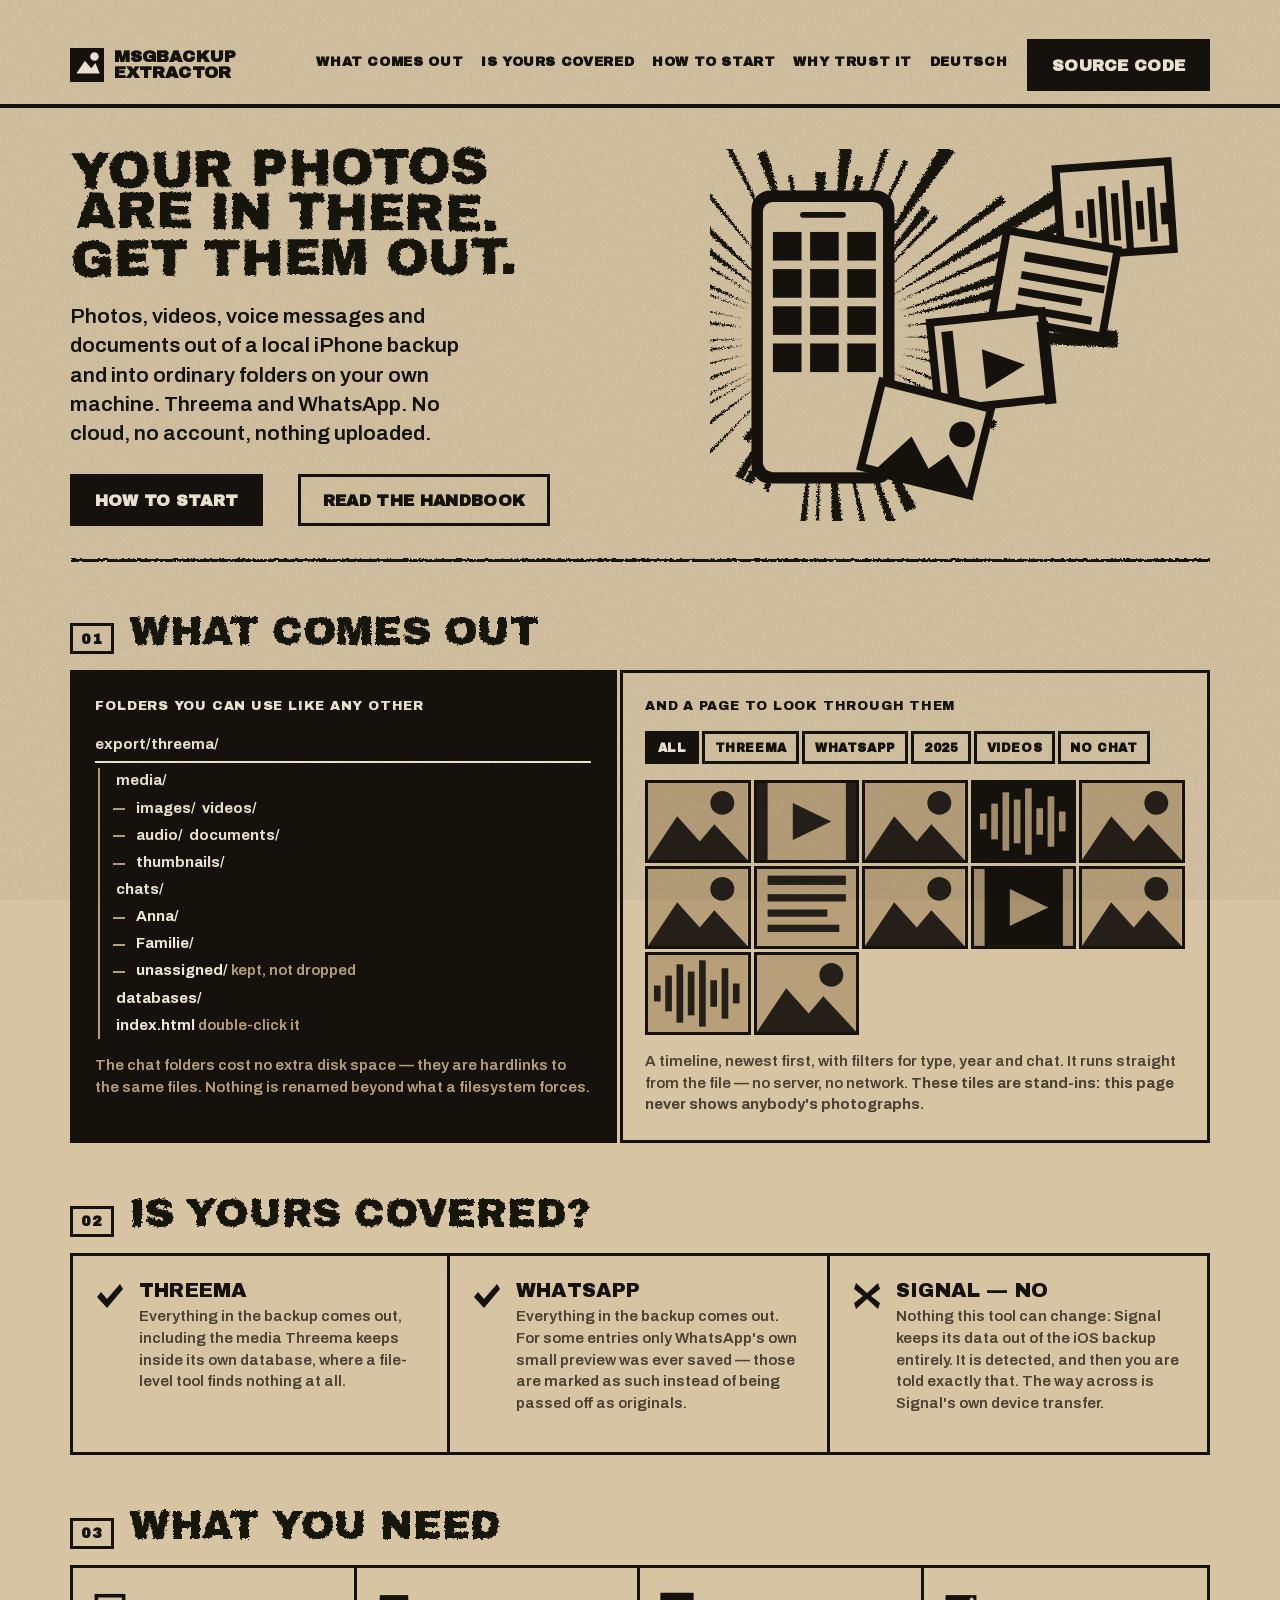
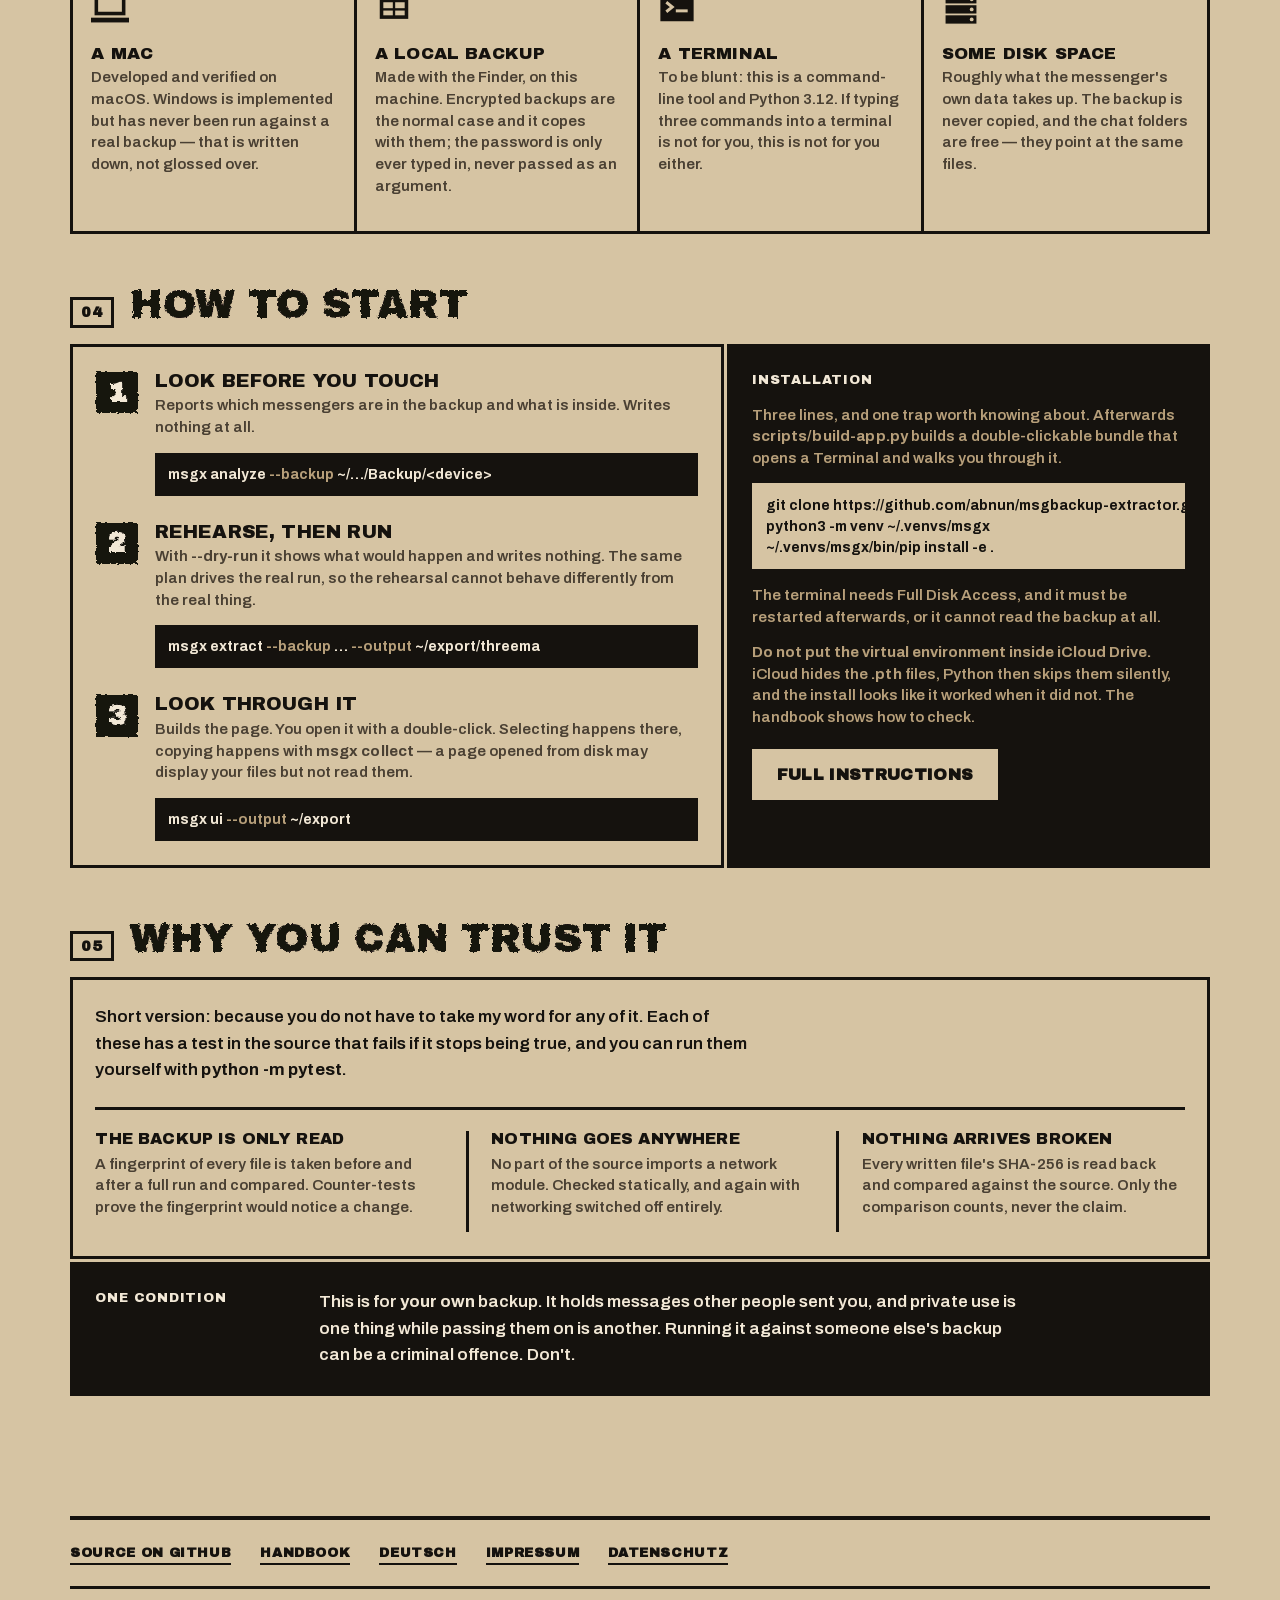
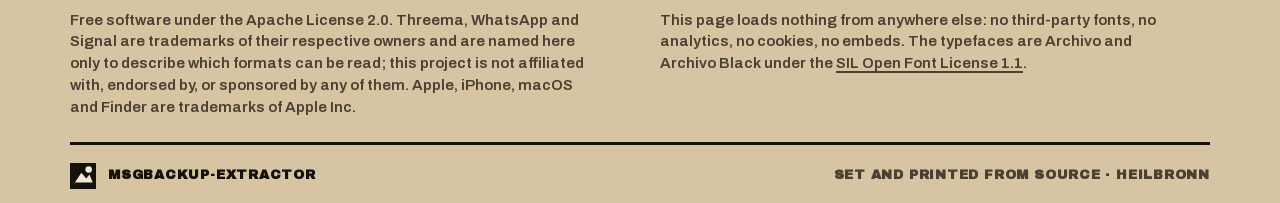
==== commit d24430dc: "feat: doppelklickbares macOS-Buendel um einen gefuehrten Ablauf Zwei Regeln des Sicherheitsmodells b" ====
--- a/website/index.html
+++ b/website/index.html
@@ -66,7 +66,7 @@
       <a href="#check">Why trust it</a>
       <a href="de/" hreflang="de" lang="de">Deutsch</a>
     </nav>
-    <a class="btn btn--fill" href="https://github.com/abnun/msgbackup-extractor">Get the source</a>
+    <a class="btn btn--fill" href="https://github.com/abnun/msgbackup-extractor">Source code</a>
   </div>
 </header>
 
@@ -243,7 +243,9 @@
     </div>
     <div class="panel panel--ink">
       <p class="label label--spaced">Installation</p>
-      <p class="hint">Three lines, and one trap worth knowing about.</p>
+      <p class="hint">Three lines, and one trap worth knowing about. Afterwards
+      <code>scripts/build-app.py</code> builds a double-clickable bundle that
+      opens a Terminal and walks you through it.</p>
       <div class="cmdbar cmdbar--invert">git clone https://github.com/abnun/msgbackup-extractor.git
 python3 -m venv ~/.venvs/msgx
 ~/.venvs/msgx/bin/pip install -e .</div>
--- a/website/styles.css
+++ b/website/styles.css
@@ -216,16 +216,26 @@
   content: "";
   position: absolute;
   top: 50%;
-  width: 26px;
-  height: 30px;
+  width: 28px;
+  height: 32px;
   transform: translateY(-50%) scaleX(0);
   transition: transform 0.12s steps(3, end);
   background-repeat: no-repeat;
   background-size: 100% 100%;
-  background-image: url("data:image/svg+xml,%3Csvg xmlns='http://www.w3.org/2000/svg' viewBox='0 0 26 30'%3E%3Cg fill='%2315120e'%3E%3Cpath d='M26 15 L2 3 L7 15 Z'/%3E%3Cpath d='M26 15 L0 12 L6 15 Z'/%3E%3Cpath d='M26 15 L0 18 L6 15 Z'/%3E%3Cpath d='M26 15 L2 27 L7 15 Z'/%3E%3C/g%3E%3C/svg%3E");
-}
-.btn::before { right: 100%; transform-origin: right center; }
-.btn::after  { left: 100%;  transform-origin: left center; scale: -1 1; }
+  background-repeat: no-repeat;
+}
+.btn::before {
+  right: 100%;
+  transform-origin: right center;
+  background-image: url("data:image/svg+xml,%3Csvg%20xmlns%3D%27http%3A%2F%2Fwww.w3.org%2F2000%2Fsvg%27%20viewBox%3D%270%200%2028%2032%27%3E%3Cg%20fill%3D%27%2315120e%27%3E%3Cpath%20d%3D%22M27.0%2016.0L16.38%204.63L14.58%206.63Z%22%2F%3E%3Cpath%20d%3D%22M27.0%2016.0L8.50%207.07L7.49%209.57Z%22%2F%3E%3Cpath%20d%3D%22M27.0%2016.0L2.50%2014.65L2.50%2017.35Z%22%2F%3E%3Cpath%20d%3D%22M27.0%2016.0L7.49%2022.43L8.50%2024.93Z%22%2F%3E%3Cpath%20d%3D%22M27.0%2016.0L14.58%2025.37L16.38%2027.37Z%22%2F%3E%3C%2Fg%3E%3C%2Fsvg%3E");
+}
+/* Gespiegelt wird das SVG selbst. Die CSS-Eigenschaft `scale` spiegelt um
+   transform-origin und wuerde die Marke zurueck ueber den Knopf werfen. */
+.btn::after {
+  left: 100%;
+  transform-origin: left center;
+  background-image: url("data:image/svg+xml,%3Csvg%20xmlns%3D%27http%3A%2F%2Fwww.w3.org%2F2000%2Fsvg%27%20viewBox%3D%270%200%2028%2032%27%3E%3Cg%20fill%3D%27%2315120e%27%3E%3Cpath%20d%3D%22M1.0%2016.0L13.42%206.63L11.62%204.63Z%22%2F%3E%3Cpath%20d%3D%22M1.0%2016.0L20.51%209.57L19.50%207.07Z%22%2F%3E%3Cpath%20d%3D%22M1.0%2016.0L25.50%2017.35L25.50%2014.65Z%22%2F%3E%3Cpath%20d%3D%22M1.0%2016.0L19.50%2024.93L20.51%2022.43Z%22%2F%3E%3Cpath%20d%3D%22M1.0%2016.0L11.62%2027.37L13.42%2025.37Z%22%2F%3E%3C%2Fg%3E%3C%2Fsvg%3E");
+}
 .btn:hover::before,
 .btn:hover::after,
 .btn:focus-visible::before,
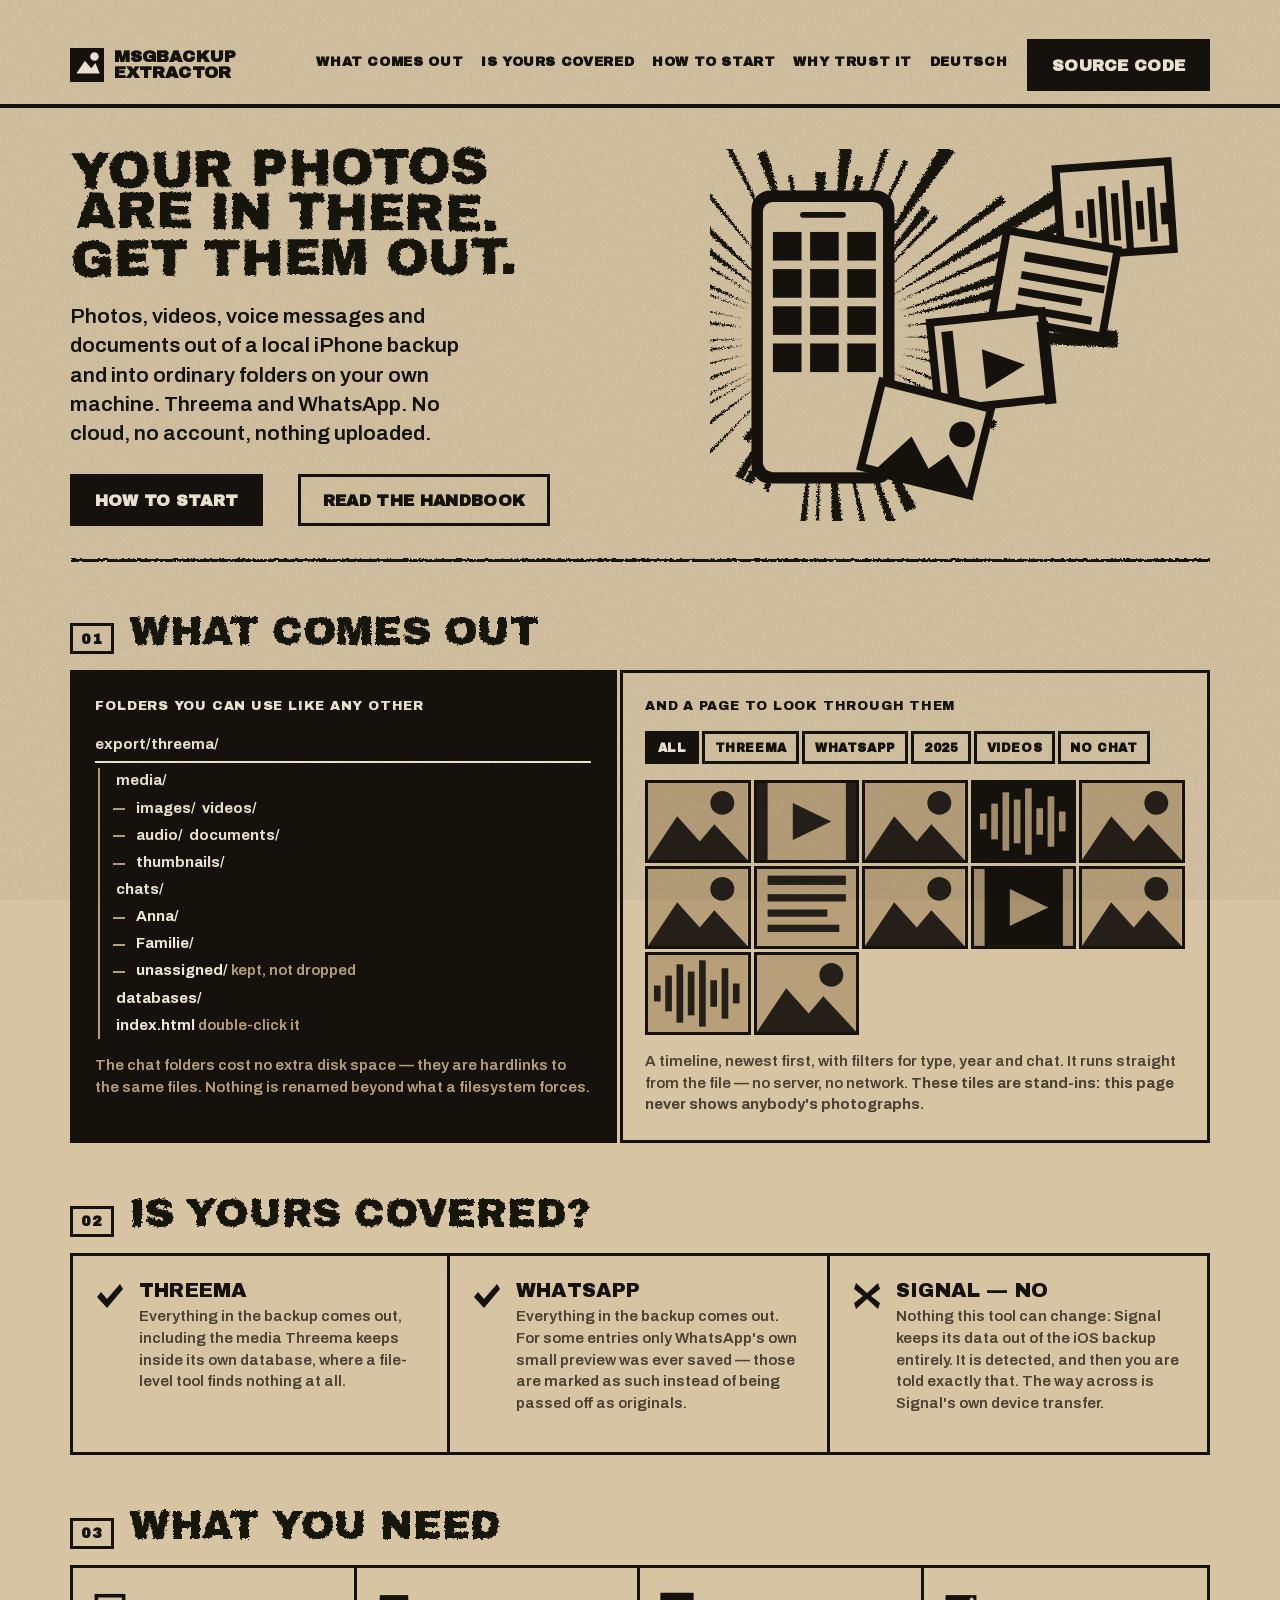
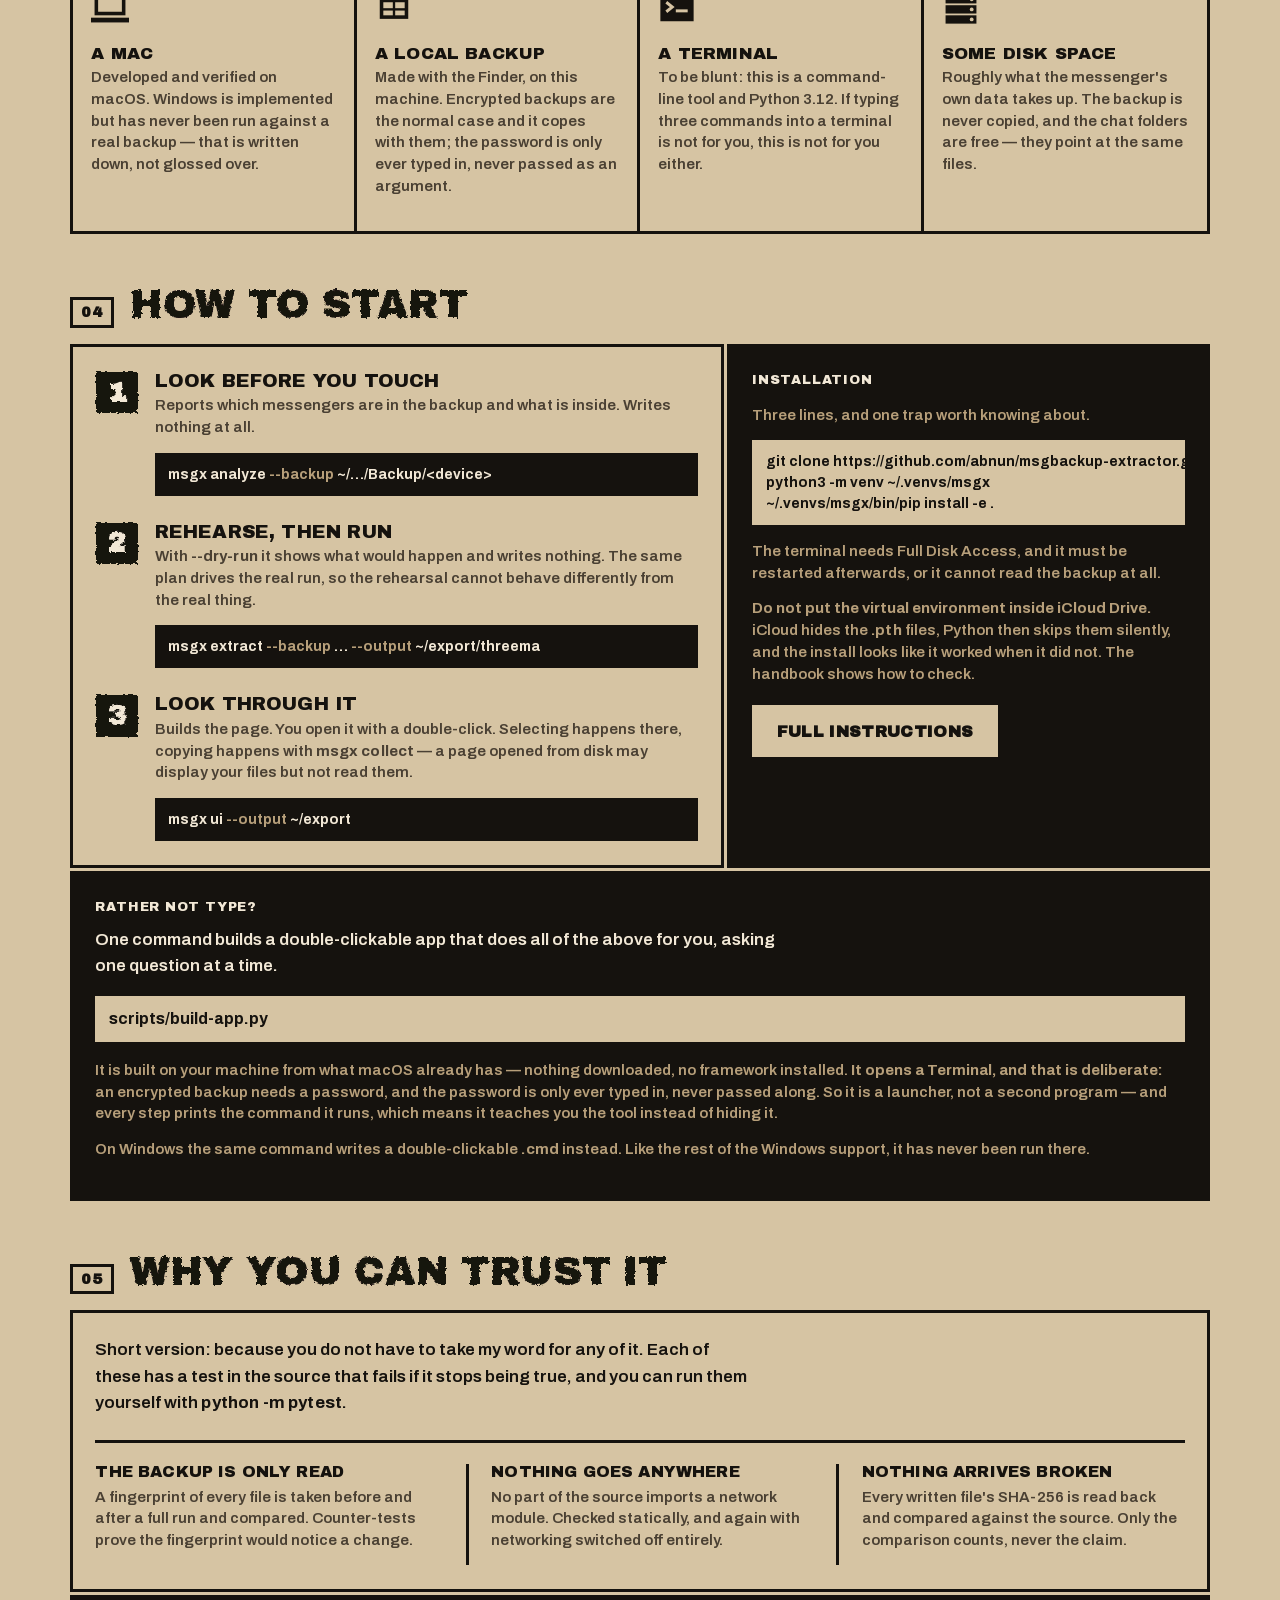
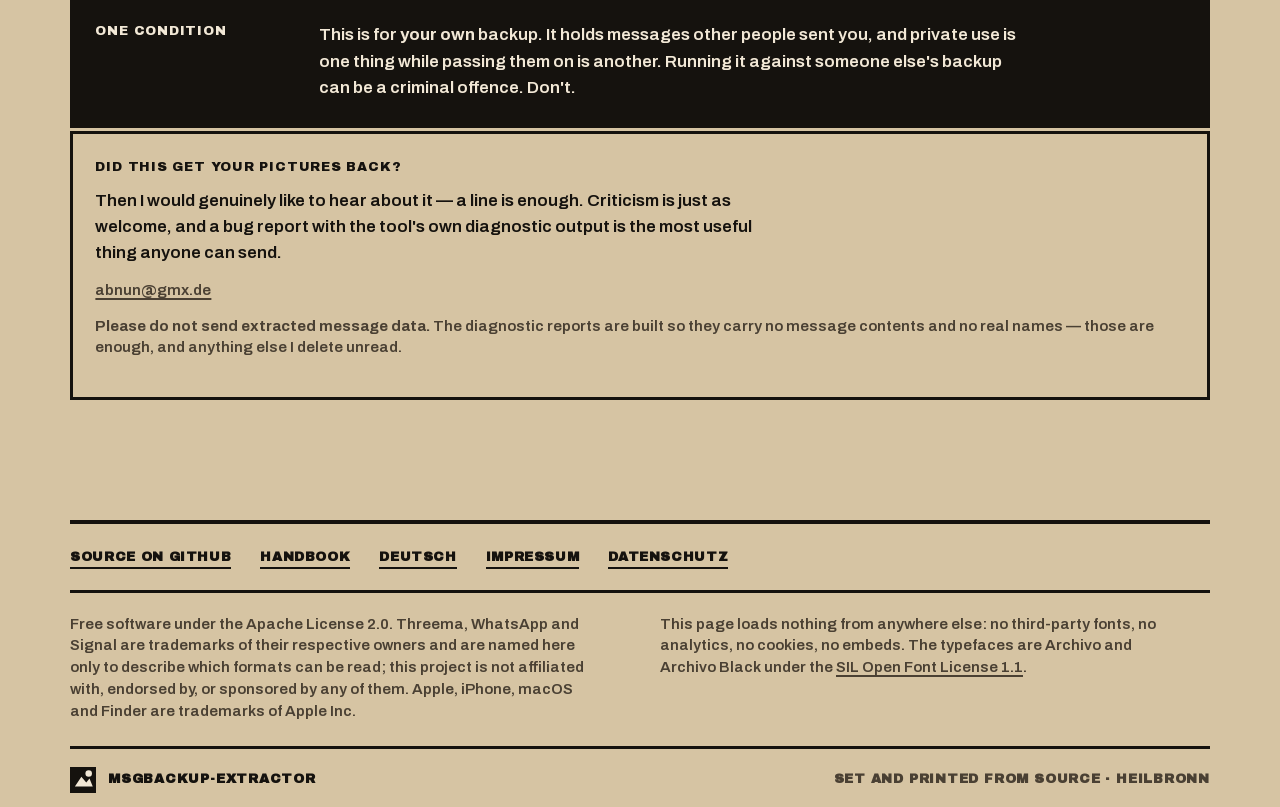
==== commit cb835953: "fix: Windows-Gegenstueck, gelesenes %APPDATA% und ein msgx, das laufen muss Die Frage "funktioniert " ====
--- a/website/index.html
+++ b/website/index.html
@@ -66,7 +66,7 @@
       <a href="#check">Why trust it</a>
       <a href="de/" hreflang="de" lang="de">Deutsch</a>
     </nav>
-    <a class="btn btn--fill" href="https://github.com/abnun/msgbackup-extractor">Source code</a>
+    <a class="btn btn--fill" href="https://github.com/abnun/msgbackup-extractor" target="_blank" rel="noopener noreferrer">Source code</a>
   </div>
 </header>
 
@@ -80,7 +80,7 @@
       and WhatsApp. No cloud, no account, nothing uploaded.</p>
       <div class="hero__cta">
         <a class="btn btn--fill" href="#start">How to start</a>
-        <a class="btn btn--out" href="https://github.com/abnun/msgbackup-extractor#readme">Read the handbook</a>
+        <a class="btn btn--out" href="https://github.com/abnun/msgbackup-extractor#readme" target="_blank" rel="noopener noreferrer">Read the handbook</a>
       </div>
     </div>
     <svg class="hero__art" viewBox="0 0 700 520" role="img" aria-label="A cut illustration: an unreadable phone with a burst behind it and four photographs spilling out - a picture, a video, a voice message and a document.">
@@ -243,9 +243,7 @@
     </div>
     <div class="panel panel--ink">
       <p class="label label--spaced">Installation</p>
-      <p class="hint">Three lines, and one trap worth knowing about. Afterwards
-      <code>scripts/build-app.py</code> builds a double-clickable bundle that
-      opens a Terminal and walks you through it.</p>
+      <p class="hint">Three lines, and one trap worth knowing about.</p>
       <div class="cmdbar cmdbar--invert">git clone https://github.com/abnun/msgbackup-extractor.git
 python3 -m venv ~/.venvs/msgx
 ~/.venvs/msgx/bin/pip install -e .</div>
@@ -254,11 +252,27 @@
       <p class="hint"><strong>Do not put the virtual environment inside iCloud Drive.</strong> iCloud hides the <code>.pth</code> files, Python then skips
       them silently, and the install looks like it worked when it did not. The
       handbook shows how to check.</p>
-      <p class="panel__cta"><a class="btn btn--out btn--on-ink" href="https://github.com/abnun/msgbackup-extractor#installation">Full instructions</a></p>
-    </div>
-  </div>
-
-  <div class="head" id="check">
+      <p class="panel__cta"><a class="btn btn--out btn--on-ink" href="https://github.com/abnun/msgbackup-extractor#installation" target="_blank" rel="noopener noreferrer">Full instructions</a></p>
+    </div>
+  </div>
+
+    <div class="panel panel--ink panel--wide">
+    <p class="label label--tight">Rather not type?</p>
+    <p class="lede lede--flush">One command builds a double-clickable app that
+    does all of the above for you, asking one question at a time.</p>
+    <div class="cmdbar cmdbar--invert cmdbar--roomy">scripts/build-app.py</div>
+    <p class="hint">It is built on your machine from what macOS already has —
+    nothing downloaded, no framework installed. <strong>It opens a Terminal, and
+    that is deliberate:</strong> an encrypted backup needs a password, and the
+    password is only ever typed in, never passed along. So it is a launcher, not
+    a second program — and every step prints the command it runs, which means it
+    teaches you the tool instead of hiding it.</p>
+    <p class="hint">On Windows the same command writes a double-clickable
+    <code>.cmd</code> instead. Like the rest of the Windows support, it has never
+    been run there.</p>
+  </div>
+
+<div class="head" id="check">
     <span class="head__no">05</span>
     <h2>Why you can trust it</h2>
   </div>
@@ -295,12 +309,23 @@
     a criminal offence. Don't.</p>
   </div>
 
+  <div class="panel panel--wide">
+    <p class="label label--tight">Did this get your pictures back?</p>
+    <p class="lede">Then I would genuinely like to hear about it — a line is
+    enough. Criticism is just as welcome, and a bug report with the tool's own
+    diagnostic output is the most useful thing anyone can send.</p>
+    <p class="hint"><span class="mail"><span class="mail-benutzer">abnun</span><span class="mail-at"></span><span class="mail-anbieter">gmx.de</span></span></p>
+    <p class="hint"><strong>Please do not send extracted message data.</strong>
+    The diagnostic reports are built so they carry no message contents and no
+    real names — those are enough, and anything else I delete unread.</p>
+  </div>
+
 </main>
 
 <footer class="sheet colophon">
   <nav>
-    <a href="https://github.com/abnun/msgbackup-extractor">Source on GitHub</a>
-    <a href="https://github.com/abnun/msgbackup-extractor#readme">Handbook</a>
+    <a href="https://github.com/abnun/msgbackup-extractor" target="_blank" rel="noopener noreferrer">Source on GitHub</a>
+    <a href="https://github.com/abnun/msgbackup-extractor#readme" target="_blank" rel="noopener noreferrer">Handbook</a>
     <a href="de/" hreflang="de" lang="de">Deutsch</a>
     <a href="impressum.html">Impressum</a>
     <a href="datenschutz.html">Datenschutz</a>
--- a/website/styles.css
+++ b/website/styles.css
@@ -536,6 +536,11 @@
   .proof > * + * { padding-left: 0; border-left: 0; padding-top: 1.1rem; border-top: var(--rule) solid var(--ink); }
 }
 
+/* Ein Panel ueber die ganze Bogenbreite, fuer Bloecke, die keine Nachbarn
+   haben - der App-Hinweis und die Bitte um Rueckmeldung. */
+.panel--wide { margin-top: var(--rule); }
+.cmdbar--roomy { margin: 1rem 0 1.1rem; font-size: 1rem; }
+
 /* --- Legal pages ---------------------------------------------------- */
 /* Impressum and Datenschutz share the world: same paper, same ink, same
    faces, set as a single reading column. */
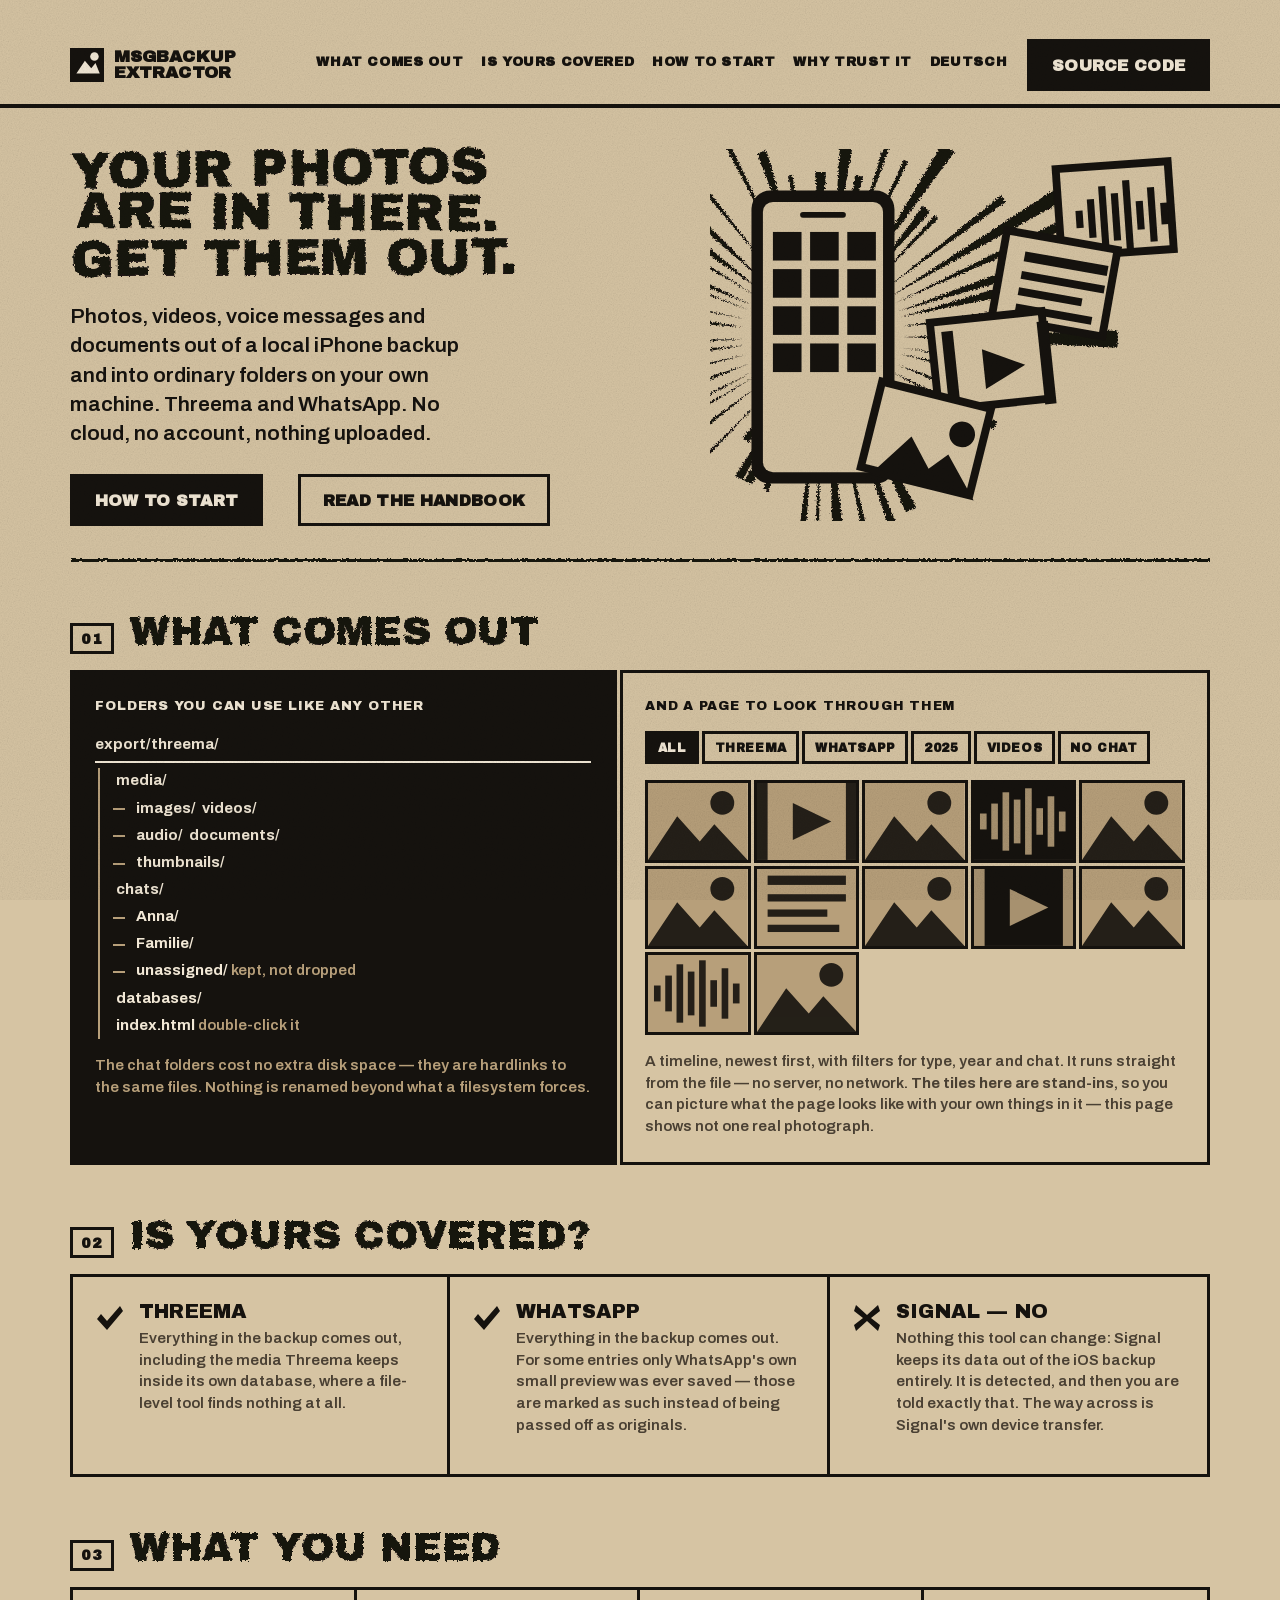
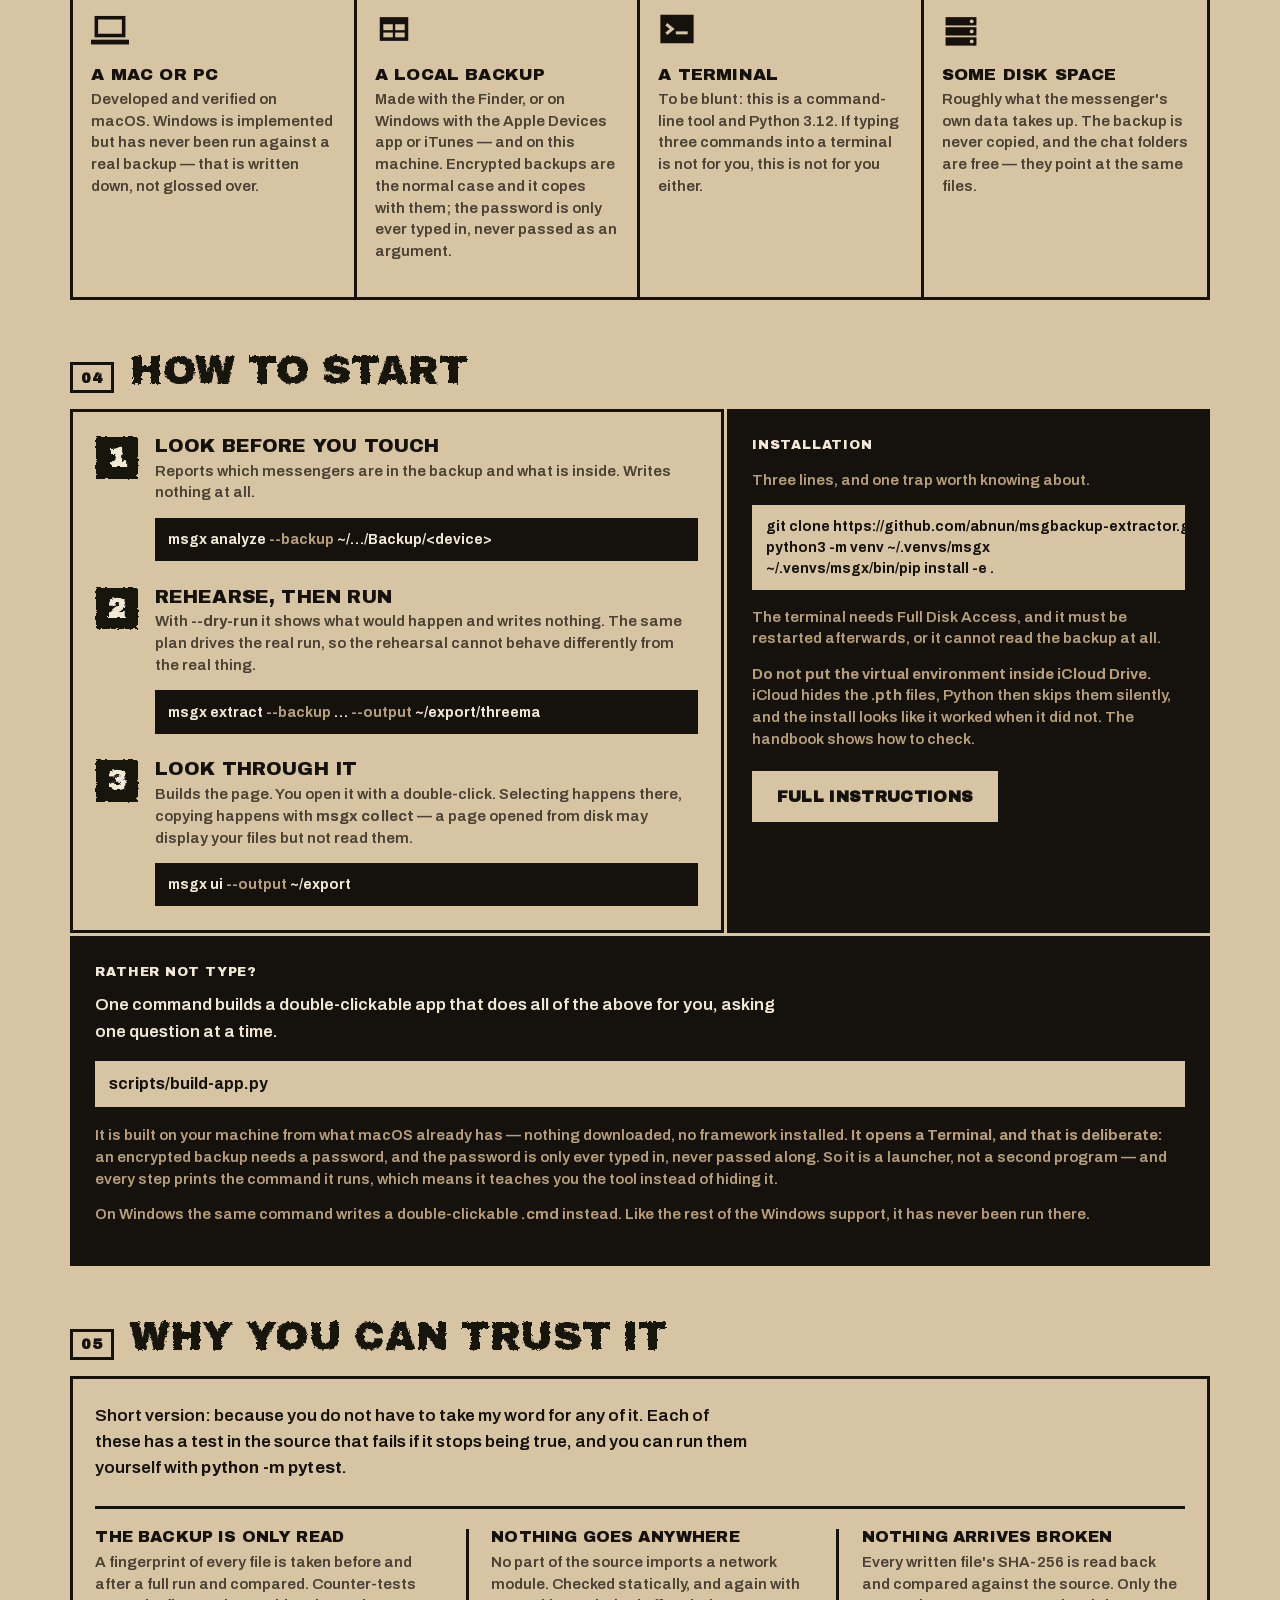
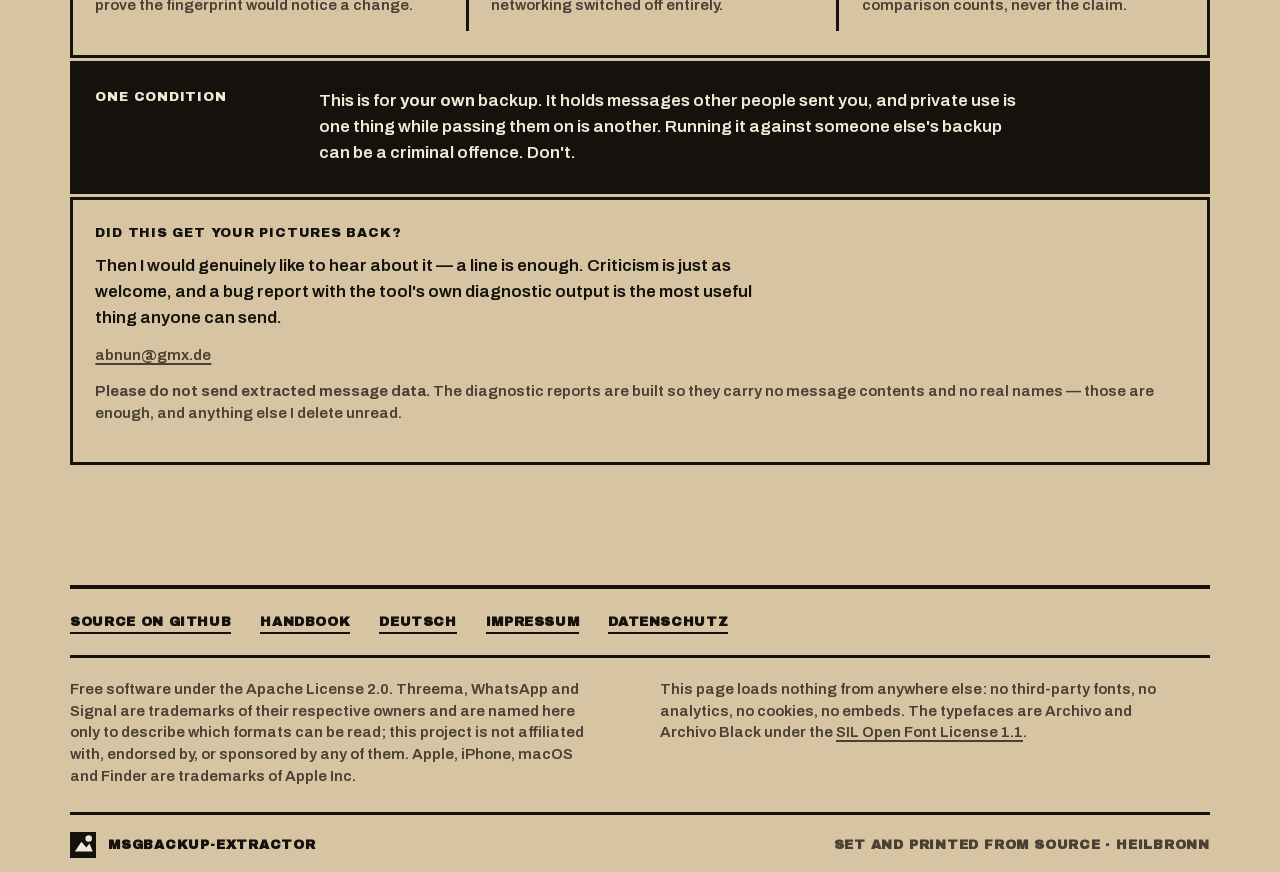
==== commit fd39545d: "docs: die Kacheln sagen jetzt, wozu sie da sind - und die Seite schliesst PCs nicht aus Die Bildunte" ====
--- a/website/index.html
+++ b/website/index.html
@@ -129,8 +129,9 @@
       <div class="sheetgrid"><svg viewBox="0 0 150 116" aria-hidden="true"><rect width="150" height="116" fill="var(--paper-worn)"/><g fill="var(--ink)" opacity="0.9"><path d="M0 116 L44 50 L78 88 L100 62 L150 116 Z"/><circle cx="112" cy="30" r="18"/></g></svg><svg viewBox="0 0 150 116" aria-hidden="true"><rect width="150" height="116" fill="var(--paper-worn)"/><g fill="var(--ink)" opacity="0.9"><path d="M54 30 L112 58 L54 86 Z"/><rect x="0" y="0" width="16" height="116"/><rect x="134" y="0" width="16" height="116"/></g></svg><svg viewBox="0 0 150 116" aria-hidden="true"><rect width="150" height="116" fill="var(--paper-worn)"/><g fill="var(--ink)" opacity="0.9"><path d="M0 116 L44 50 L78 88 L100 62 L150 116 Z"/><circle cx="112" cy="30" r="18"/></g></svg><svg viewBox="0 0 150 116" aria-hidden="true"><rect width="150" height="116" fill="var(--ink)"/><g fill="var(--paper-worn)" opacity="0.9"><rect x="9" y="46" width="10" height="24"/><rect x="26" y="31" width="10" height="54"/><rect x="43" y="14" width="10" height="88"/><rect x="60" y="25" width="10" height="66"/><rect x="77" y="8" width="10" height="100"/><rect x="94" y="38" width="10" height="40"/><rect x="111" y="20" width="10" height="76"/><rect x="128" y="43" width="10" height="30"/></g></svg><svg viewBox="0 0 150 116" aria-hidden="true"><rect width="150" height="116" fill="var(--paper-worn)"/><g fill="var(--ink)" opacity="0.9"><path d="M0 116 L44 50 L78 88 L100 62 L150 116 Z"/><circle cx="112" cy="30" r="18"/></g></svg><svg viewBox="0 0 150 116" aria-hidden="true"><rect width="150" height="116" fill="var(--paper-worn)"/><g fill="var(--ink)" opacity="0.9"><path d="M0 116 L44 50 L78 88 L100 62 L150 116 Z"/><circle cx="112" cy="30" r="18"/></g></svg><svg viewBox="0 0 150 116" aria-hidden="true"><rect width="150" height="116" fill="var(--paper-worn)"/><g fill="var(--ink)" opacity="0.9"><rect x="16" y="10" width="118" height="14"/><rect x="16" y="38" width="118" height="11"/><rect x="16" y="61" width="90" height="11"/><rect x="16" y="84" width="108" height="11"/></g></svg><svg viewBox="0 0 150 116" aria-hidden="true"><rect width="150" height="116" fill="var(--paper-worn)"/><g fill="var(--ink)" opacity="0.9"><path d="M0 116 L44 50 L78 88 L100 62 L150 116 Z"/><circle cx="112" cy="30" r="18"/></g></svg><svg viewBox="0 0 150 116" aria-hidden="true"><rect width="150" height="116" fill="var(--ink)"/><g fill="var(--paper-worn)" opacity="0.9"><path d="M54 30 L112 58 L54 86 Z"/><rect x="0" y="0" width="16" height="116"/><rect x="134" y="0" width="16" height="116"/></g></svg><svg viewBox="0 0 150 116" aria-hidden="true"><rect width="150" height="116" fill="var(--paper-worn)"/><g fill="var(--ink)" opacity="0.9"><path d="M0 116 L44 50 L78 88 L100 62 L150 116 Z"/><circle cx="112" cy="30" r="18"/></g></svg><svg viewBox="0 0 150 116" aria-hidden="true"><rect width="150" height="116" fill="var(--paper-worn)"/><g fill="var(--ink)" opacity="0.9"><rect x="9" y="46" width="10" height="24"/><rect x="26" y="31" width="10" height="54"/><rect x="43" y="14" width="10" height="88"/><rect x="60" y="25" width="10" height="66"/><rect x="77" y="8" width="10" height="100"/><rect x="94" y="38" width="10" height="40"/><rect x="111" y="20" width="10" height="76"/><rect x="128" y="43" width="10" height="30"/></g></svg><svg viewBox="0 0 150 116" aria-hidden="true"><rect width="150" height="116" fill="var(--paper-worn)"/><g fill="var(--ink)" opacity="0.9"><path d="M0 116 L44 50 L78 88 L100 62 L150 116 Z"/><circle cx="112" cy="30" r="18"/></g></svg></div>
       <p class="hint hint--top">A timeline, newest first, with filters for type,
       year and chat. It runs straight from the file — no server, no network.
-      <strong>These tiles are stand-ins: this page never shows anybody's
-      photographs.</strong></p>
+      <strong>The tiles here are stand-ins</strong>, so you can picture what the
+      page looks like with your own things in it — this page shows not one
+      real photograph.</p>
     </div>
   </div>
 
@@ -181,7 +182,7 @@
   <div class="reqs">
     <div>
       <svg viewBox="0 0 32 32" aria-hidden="true" fill="var(--ink)"><rect x="3" y="5" width="26" height="18" /><rect x="6" y="8" width="20" height="12" fill="var(--paper)" /><rect x="0" y="25" width="32" height="4" /></svg>
-      <h3>A Mac</h3>
+      <h3>A Mac or PC</h3>
       <p class="hint">Developed and verified on macOS. Windows is implemented but
       has never been run against a real backup — that is written down, not
       glossed over.</p>
@@ -189,7 +190,8 @@
     <div>
       <svg viewBox="0 0 32 32" aria-hidden="true" fill="var(--ink)"><path d="M4 6 H28 V26 H4 Z" /><rect x="7" y="12" width="8" height="5" fill="var(--paper)" /><rect x="17" y="12" width="8" height="5" fill="var(--paper)" /><rect x="7" y="19" width="8" height="4" fill="var(--paper)" /><rect x="17" y="19" width="8" height="4" fill="var(--paper)" /></svg>
       <h3>A local backup</h3>
-      <p class="hint">Made with the Finder, on this machine. Encrypted backups are the normal case and it copes with them; the password is only ever typed in, never passed as an argument.</p>
+      <p class="hint">Made with the Finder, or on Windows with the Apple Devices
+      app or iTunes — and on this machine. Encrypted backups are the normal case and it copes with them; the password is only ever typed in, never passed as an argument.</p>
     </div>
     <div>
       <svg viewBox="0 0 32 32" aria-hidden="true" fill="var(--ink)"><rect x="2" y="4" width="28" height="24" /><path d="M7 12 L12 16 L7 20" stroke="var(--paper)" stroke-width="2.5" fill="none" /><rect x="15" y="18" width="10" height="2.5" fill="var(--paper)" /></svg>
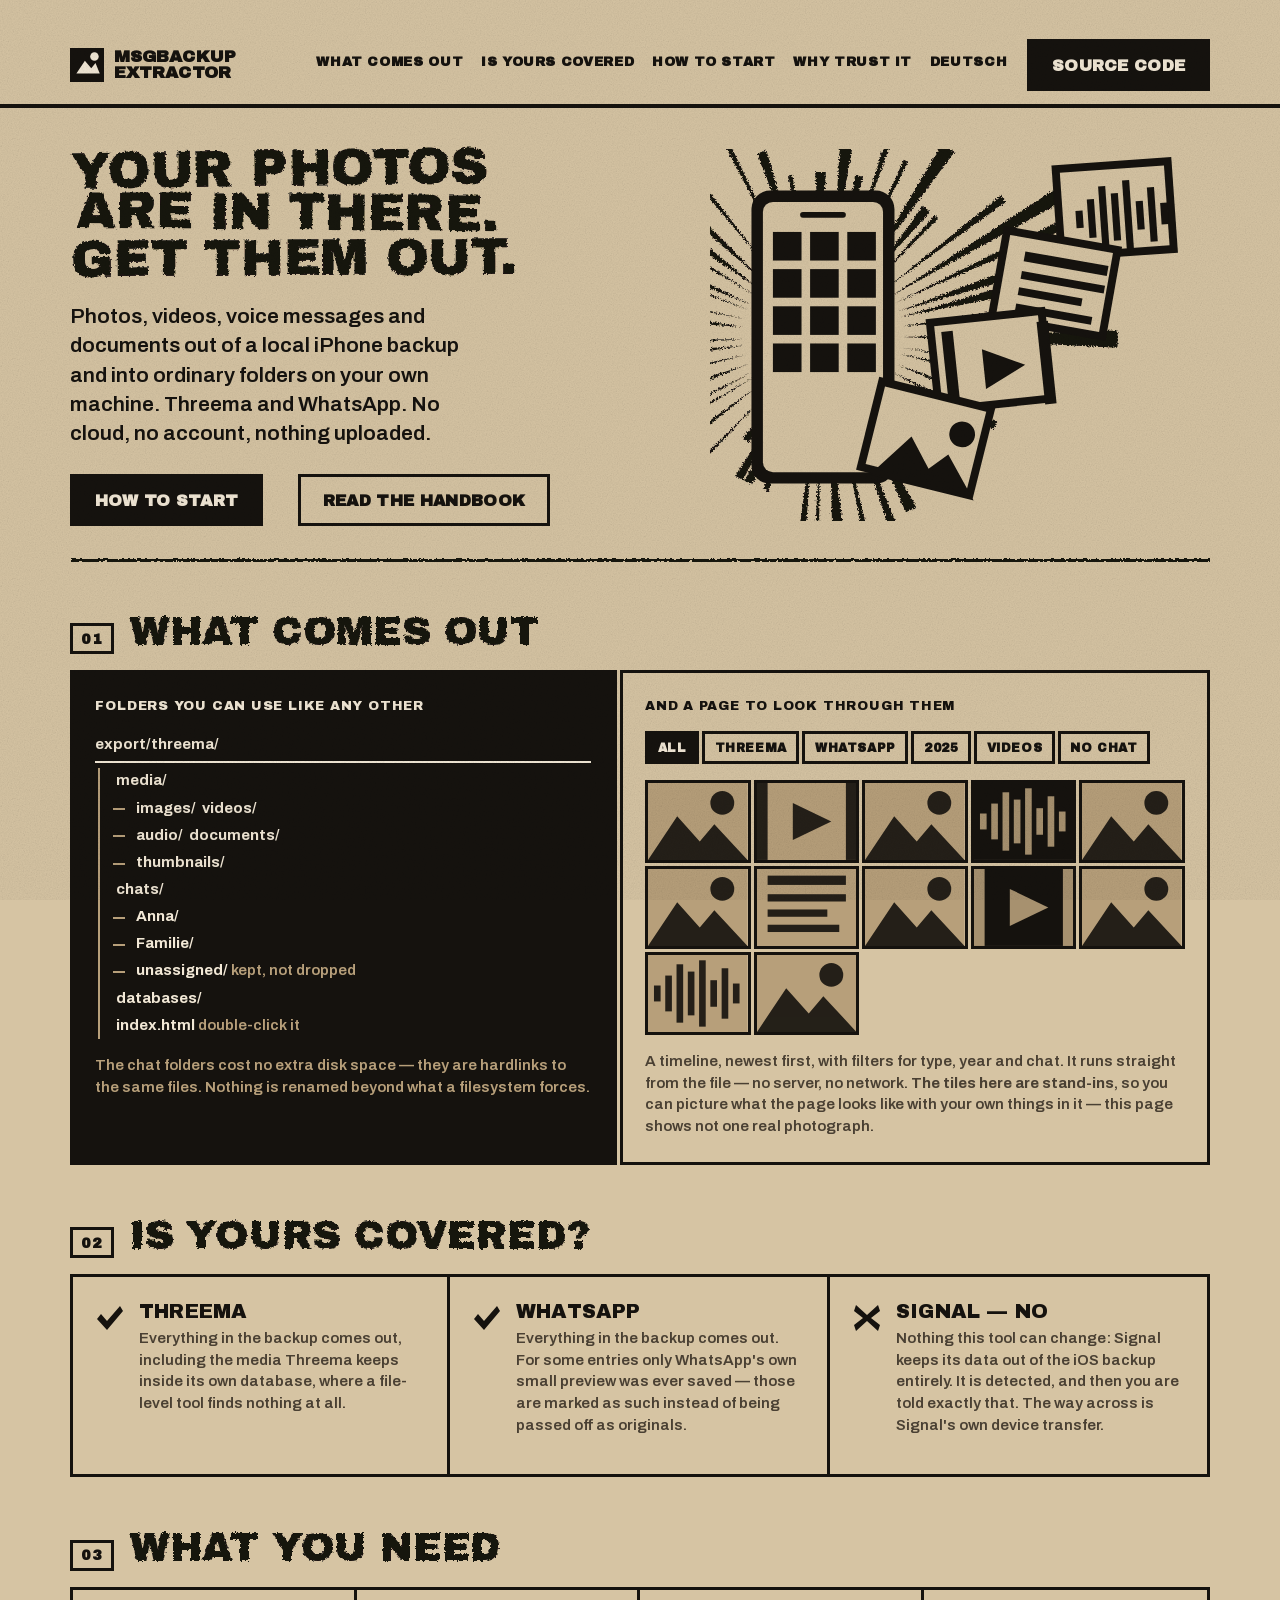
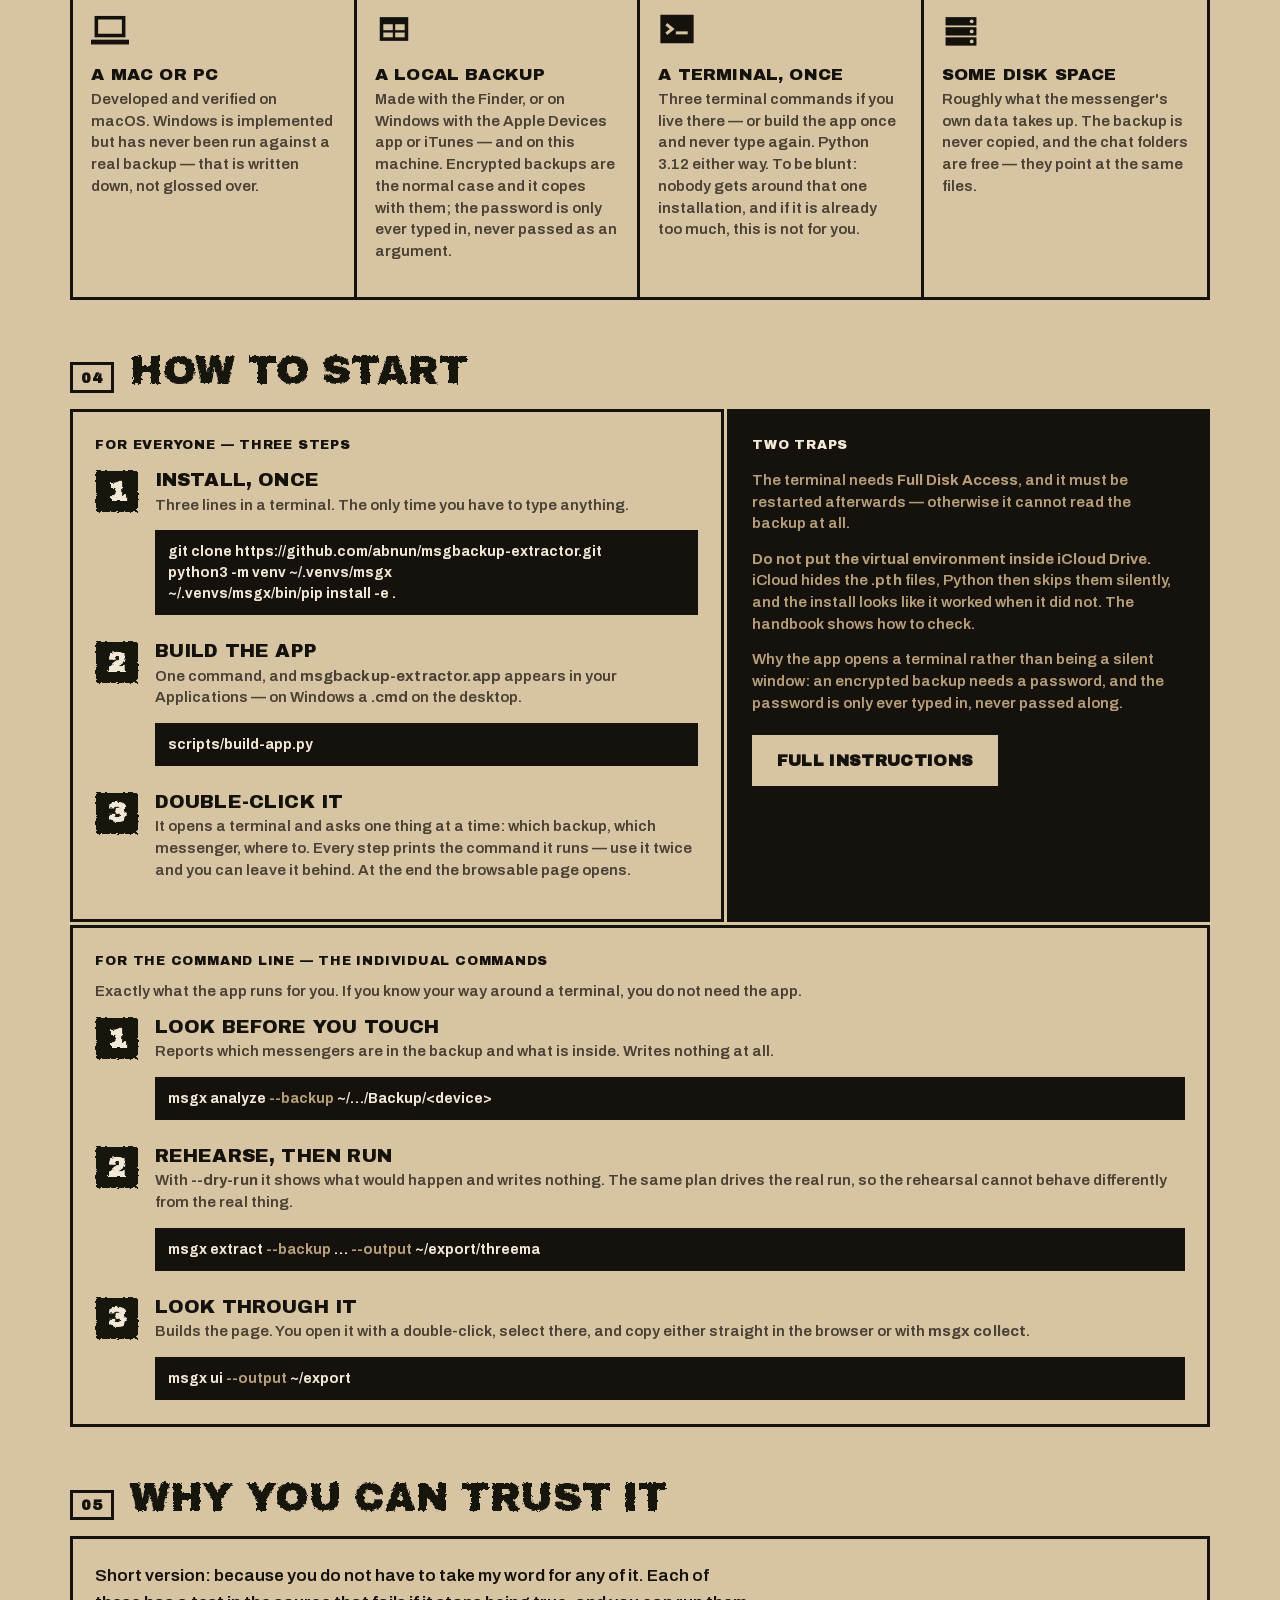
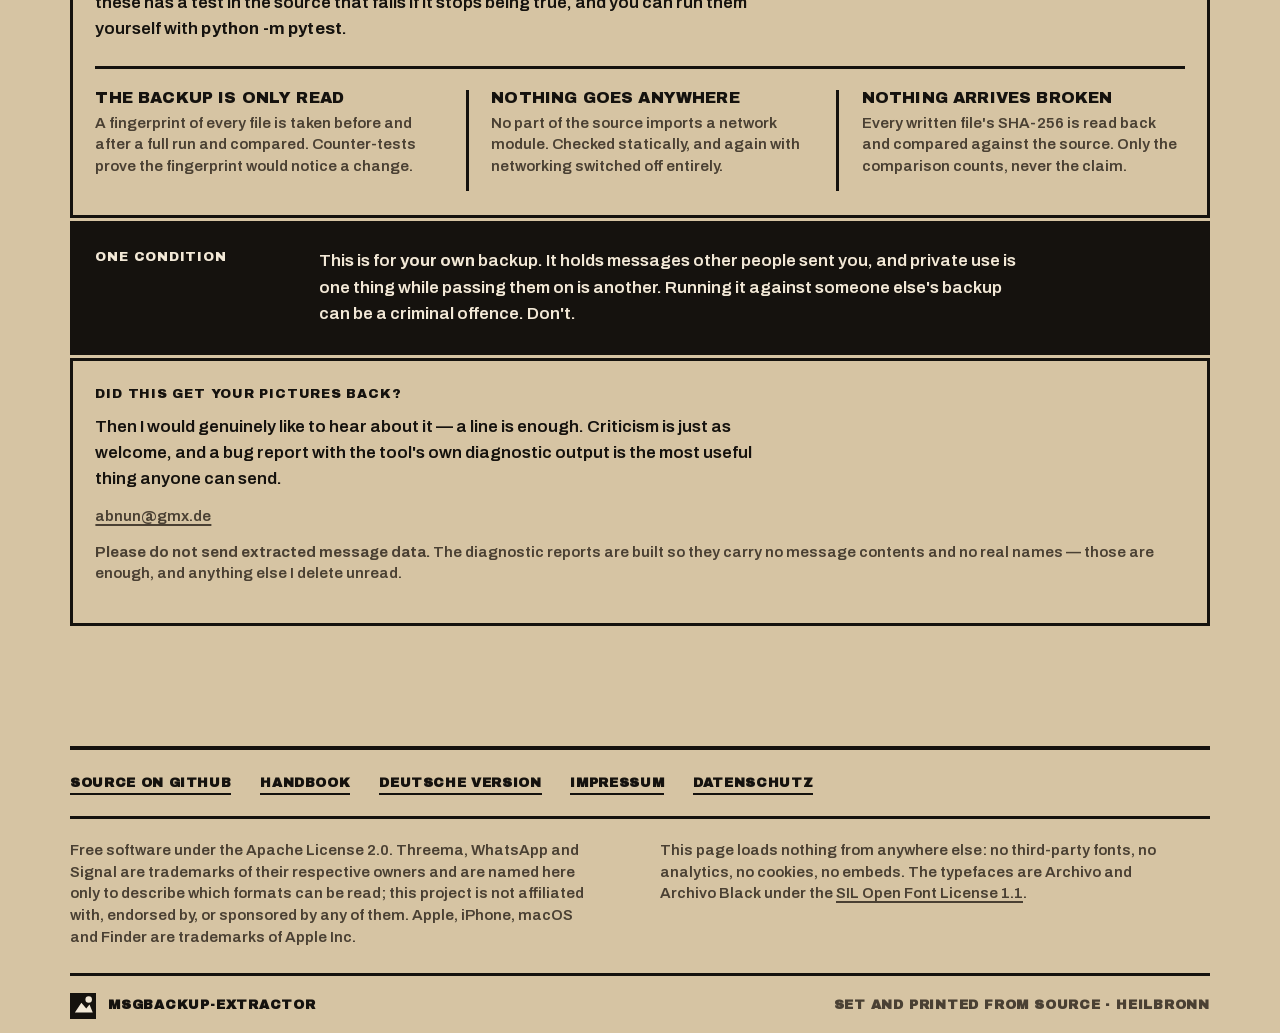
==== commit 1863b267: "docs: der normale Weg zuerst, die Kommandozeile als zweiter Bereich Abschnitt 04 fuehrte mit den dre" ====
--- a/website/index.html
+++ b/website/index.html
@@ -195,10 +195,11 @@
     </div>
     <div>
       <svg viewBox="0 0 32 32" aria-hidden="true" fill="var(--ink)"><rect x="2" y="4" width="28" height="24" /><path d="M7 12 L12 16 L7 20" stroke="var(--paper)" stroke-width="2.5" fill="none" /><rect x="15" y="18" width="10" height="2.5" fill="var(--paper)" /></svg>
-      <h3>A terminal</h3>
-      <p class="hint">To be blunt: this is a command-line tool and Python 3.12. If
-      typing three commands into a terminal is not for you, this is not for you
-      either.</p>
+      <h3>A terminal, once</h3>
+      <p class="hint">Three terminal commands if you live there — or build the app
+      once and never type again. Python 3.12 either way. To be blunt: nobody gets
+      around that one installation, and if it is already too much, this is not
+      for you.</p>
     </div>
     <div>
       <svg viewBox="0 0 32 32" aria-hidden="true" fill="var(--ink)"><path d="M3 6h26v7H3z" /><path d="M3 14.5h26v7H3z" /><path d="M3 23h26v7H3z" /><circle cx="25" cy="9.5" r="1.6" fill="var(--paper)" /><circle cx="25" cy="18" r="1.6" fill="var(--paper)" /><circle cx="25" cy="26.5" r="1.6" fill="var(--paper)" /></svg>
@@ -216,62 +217,88 @@
 
   <div class="grid grid--wide-left">
     <div class="panel">
+      <p class="label label--spaced">For everyone — three steps</p>
       <div class="step">
         <span class="step__no">1</span>
         <div>
-          <h3>Look before you touch</h3>
-          <p class="hint">Reports which messengers are in the backup and what is inside. Writes nothing at all.</p>
-          <div class="cmdbar">msgx analyze <span>--backup</span> ~/…/Backup/&lt;device&gt;</div>
+          <h3>Install, once</h3>
+          <p class="hint">Three lines in a terminal. The only time you have to
+          type anything.</p>
+          <div class="cmdbar">git clone https://github.com/abnun/msgbackup-extractor.git
+python3 -m venv ~/.venvs/msgx
+~/.venvs/msgx/bin/pip install -e .</div>
         </div>
       </div>
       <div class="step">
         <span class="step__no">2</span>
         <div>
-          <h3>Rehearse, then run</h3>
-          <p class="hint">With <code>--dry-run</code> it shows what would happen
-          and writes nothing. The same plan drives the real run, so the rehearsal
-          cannot behave differently from the real thing.</p>
-          <div class="cmdbar">msgx extract <span>--backup</span> … <span>--output</span> ~/export/threema</div>
+          <h3>Build the app</h3>
+          <p class="hint">One command, and
+          <code>msgbackup-extractor.app</code> appears in your Applications — on
+          Windows a <code>.cmd</code> on the desktop.</p>
+          <div class="cmdbar">scripts/build-app.py</div>
         </div>
       </div>
       <div class="step">
         <span class="step__no">3</span>
         <div>
-          <h3>Look through it</h3>
-          <p class="hint">Builds the page. You open it with a double-click. Selecting happens there, copying happens with <code>msgx collect</code> — a page opened from disk may display your files but not read them.</p>
-          <div class="cmdbar">msgx ui <span>--output</span> ~/export</div>
+          <h3>Double-click it</h3>
+          <p class="hint">It opens a terminal and asks one thing at a time: which
+          backup, which messenger, where to. Every step prints the command it
+          runs — use it twice and you can leave it behind. At the end the
+          browsable page opens.</p>
         </div>
       </div>
     </div>
     <div class="panel panel--ink">
-      <p class="label label--spaced">Installation</p>
-      <p class="hint">Three lines, and one trap worth knowing about.</p>
-      <div class="cmdbar cmdbar--invert">git clone https://github.com/abnun/msgbackup-extractor.git
-python3 -m venv ~/.venvs/msgx
-~/.venvs/msgx/bin/pip install -e .</div>
-      <p class="hint">The terminal needs Full Disk Access, and it must be
-      restarted afterwards, or it cannot read the backup at all.</p>
-      <p class="hint"><strong>Do not put the virtual environment inside iCloud Drive.</strong> iCloud hides the <code>.pth</code> files, Python then skips
+      <p class="label label--spaced">Two traps</p>
+      <p class="hint">The terminal needs <strong>Full Disk Access</strong>, and it
+      must be restarted afterwards — otherwise it cannot read the backup at
+      all.</p>
+      <p class="hint"><strong>Do not put the virtual environment inside iCloud
+      Drive.</strong> iCloud hides the <code>.pth</code> files, Python then skips
       them silently, and the install looks like it worked when it did not. The
       handbook shows how to check.</p>
+      <p class="hint">Why the app opens a terminal rather than being a silent
+      window: an encrypted backup needs a password, and the password is only ever
+      typed in, never passed along.</p>
       <p class="panel__cta"><a class="btn btn--out btn--on-ink" href="https://github.com/abnun/msgbackup-extractor#installation" target="_blank" rel="noopener noreferrer">Full instructions</a></p>
     </div>
   </div>
 
-    <div class="panel panel--ink panel--wide">
-    <p class="label label--tight">Rather not type?</p>
-    <p class="lede lede--flush">One command builds a double-clickable app that
-    does all of the above for you, asking one question at a time.</p>
-    <div class="cmdbar cmdbar--invert cmdbar--roomy">scripts/build-app.py</div>
-    <p class="hint">It is built on your machine from what macOS already has —
-    nothing downloaded, no framework installed. <strong>It opens a Terminal, and
-    that is deliberate:</strong> an encrypted backup needs a password, and the
-    password is only ever typed in, never passed along. So it is a launcher, not
-    a second program — and every step prints the command it runs, which means it
-    teaches you the tool instead of hiding it.</p>
-    <p class="hint">On Windows the same command writes a double-clickable
-    <code>.cmd</code> instead. Like the rest of the Windows support, it has never
-    been run there.</p>
+  <div class="panel panel--wide">
+    <p class="label label--tight">For the command line — the individual commands</p>
+    <p class="hint">Exactly what the app runs for you. If you know your way
+    around a terminal, you do not need the app.</p>
+    <div class="step">
+      <span class="step__no">1</span>
+      <div>
+        <h3>Look before you touch</h3>
+        <p class="hint">Reports which messengers are in the backup and what is
+        inside. Writes nothing at all.</p>
+        <div class="cmdbar">msgx analyze <span>--backup</span> ~/…/Backup/&lt;device&gt;</div>
+      </div>
+    </div>
+    <div class="step">
+      <span class="step__no">2</span>
+      <div>
+        <h3>Rehearse, then run</h3>
+        <p class="hint">With <code>--dry-run</code> it shows what would happen and
+        writes nothing. The same plan drives the real run, so the rehearsal
+        cannot behave differently from the real thing.</p>
+        <div class="cmdbar">msgx extract <span>--backup</span> … <span>--output</span> ~/export/threema</div>
+      </div>
+    </div>
+    <div class="step">
+      <span class="step__no">3</span>
+      <div>
+        <h3>Look through it</h3>
+        <p class="hint">Builds the page. You open it with a double-click, select
+        there, and copy either straight in the browser or with
+        <code>msgx collect</code>.</p>
+        <div class="cmdbar">msgx ui <span>--output</span> ~/export</div>
+      </div>
+    </div>
   </div>
 
 <div class="head" id="check">
@@ -328,7 +355,7 @@
   <nav>
     <a href="https://github.com/abnun/msgbackup-extractor" target="_blank" rel="noopener noreferrer">Source on GitHub</a>
     <a href="https://github.com/abnun/msgbackup-extractor#readme" target="_blank" rel="noopener noreferrer">Handbook</a>
-    <a href="de/" hreflang="de" lang="de">Deutsch</a>
+    <a href="de/" hreflang="de" lang="de">Deutsche Version</a>
     <a href="impressum.html">Impressum</a>
     <a href="datenschutz.html">Datenschutz</a>
   </nav>
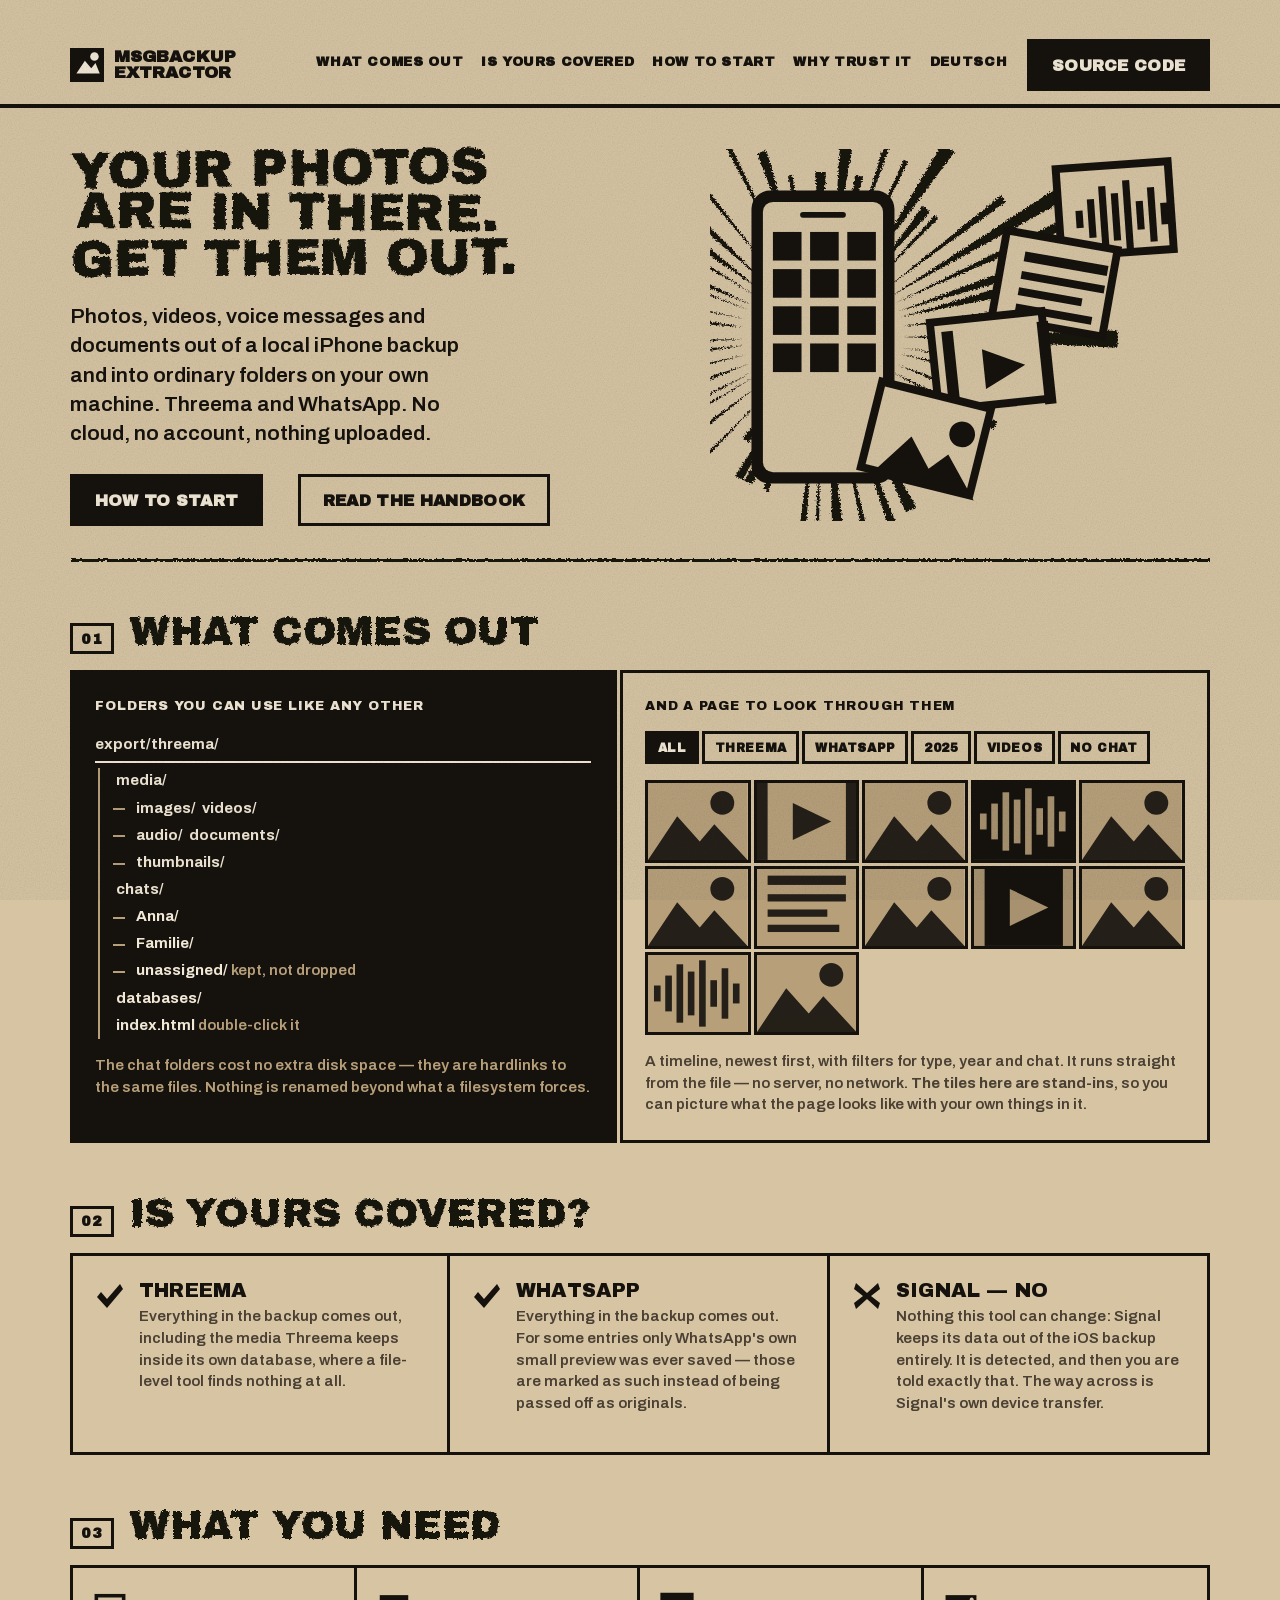
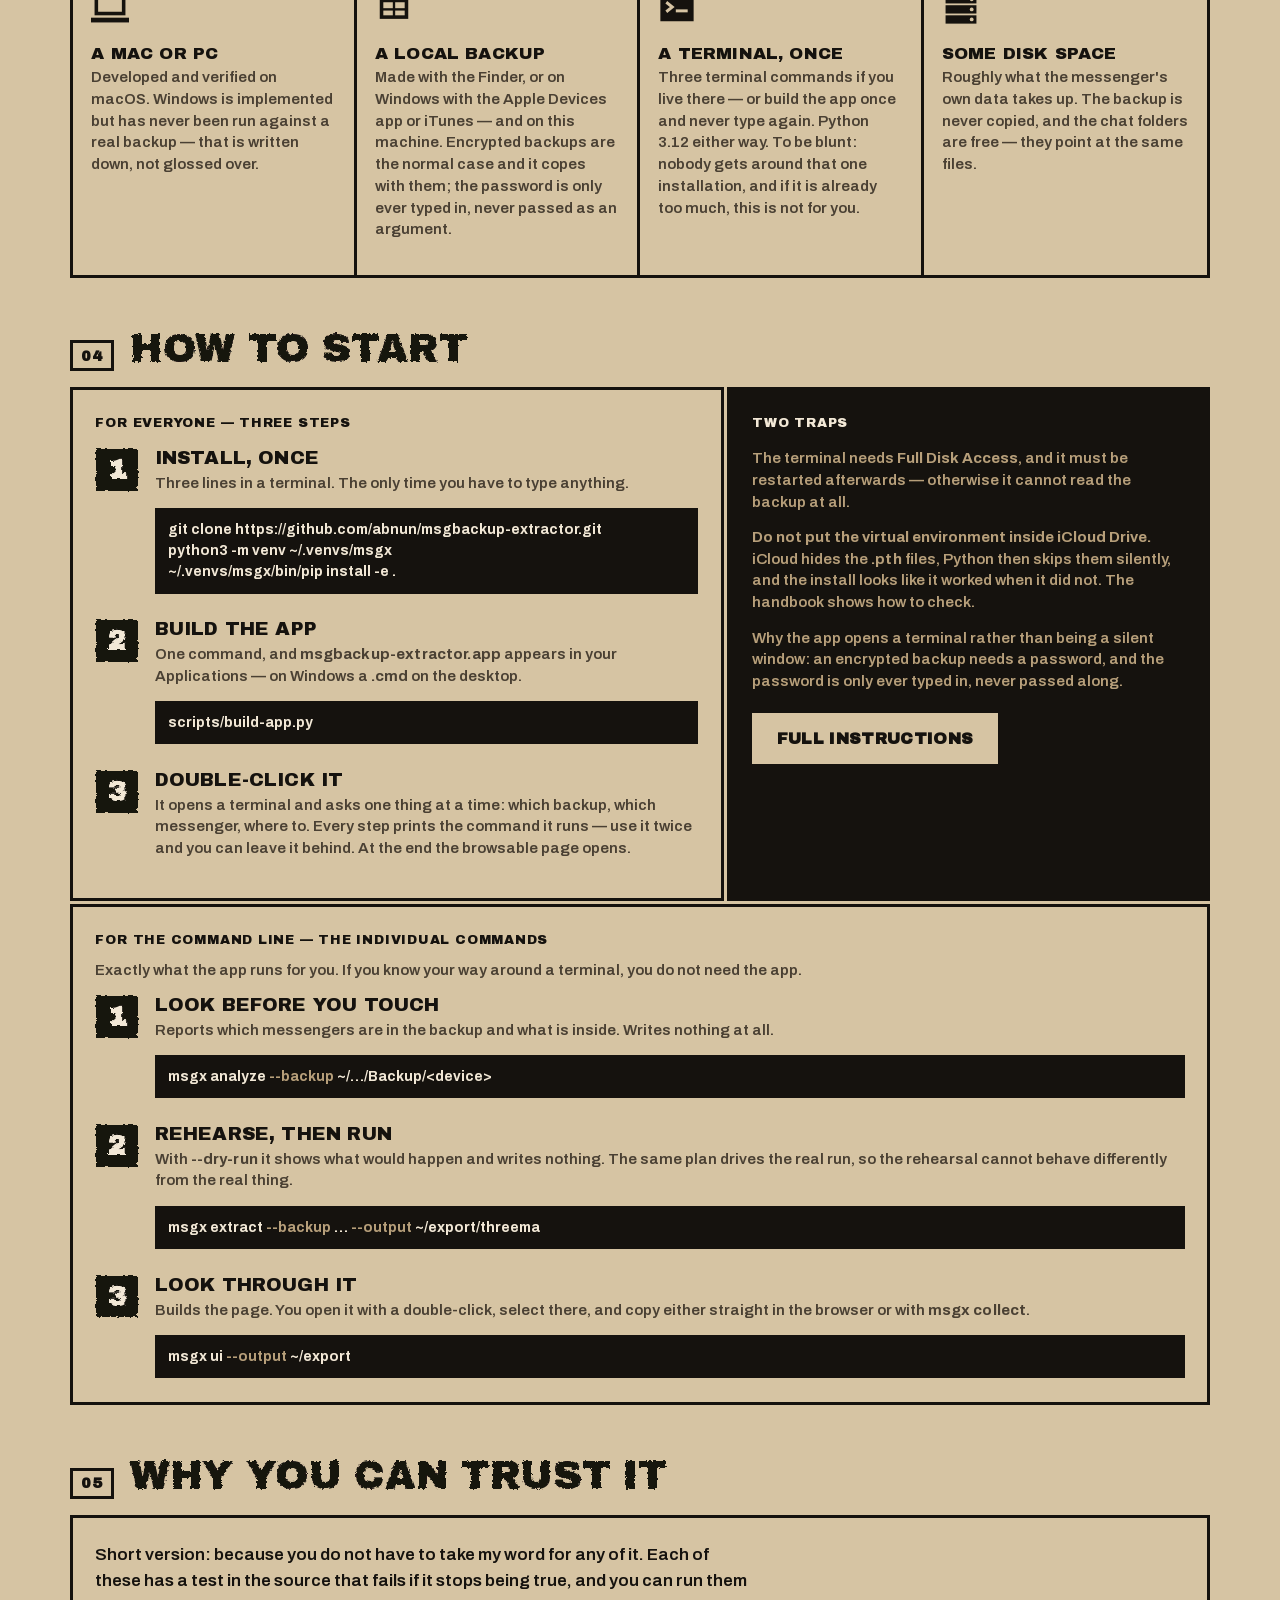
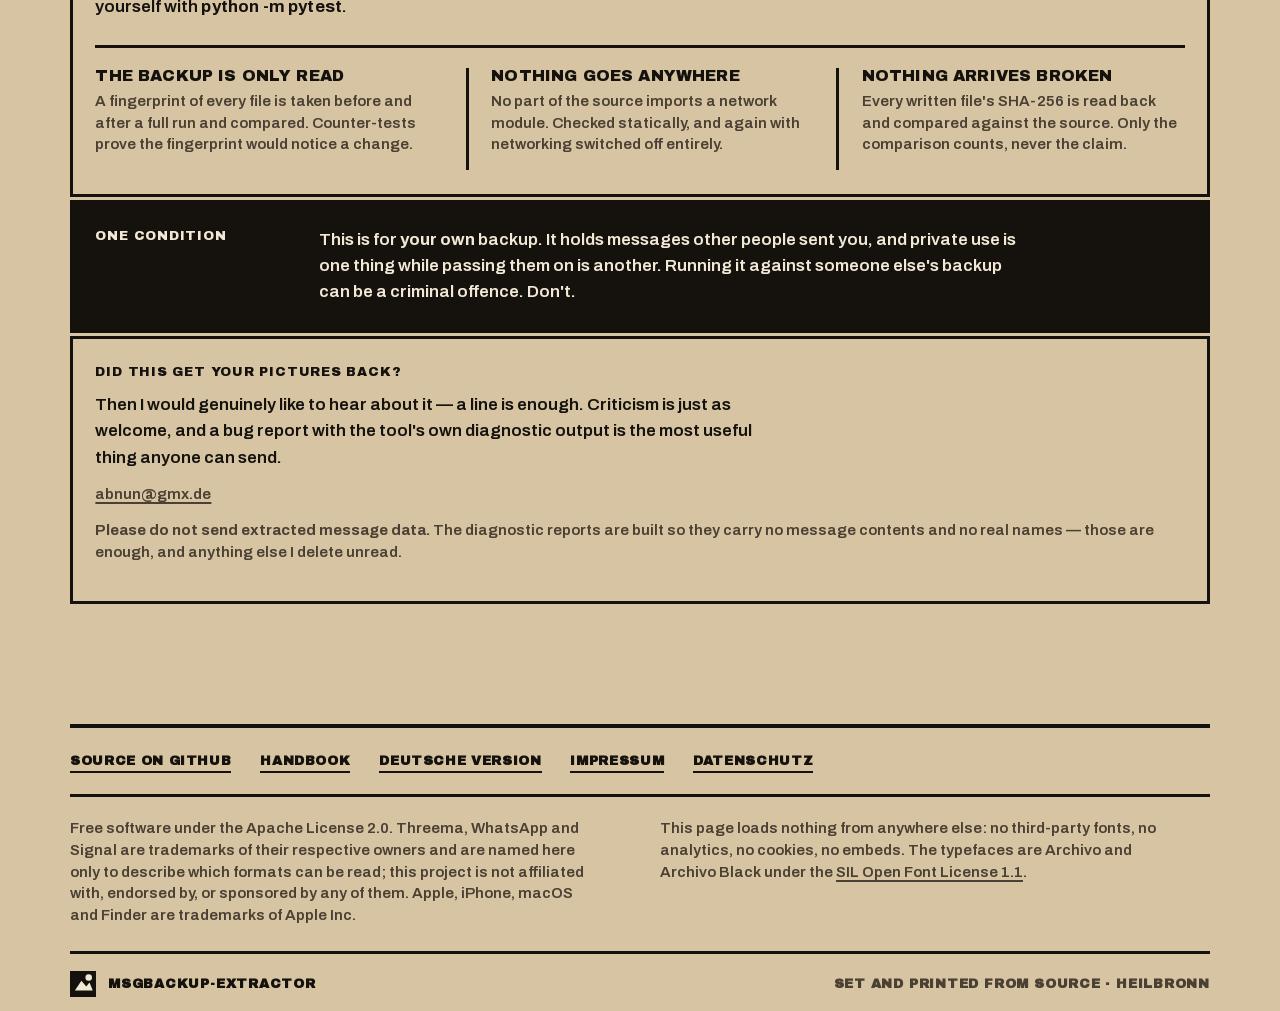
==== commit d22677a6: "docs: den Nachsatz zu den Platzhalter-Kacheln entfernt "auf dieser Seite ist kein einziges echtes Fo" ====
--- a/website/index.html
+++ b/website/index.html
@@ -130,8 +130,7 @@
       <p class="hint hint--top">A timeline, newest first, with filters for type,
       year and chat. It runs straight from the file — no server, no network.
       <strong>The tiles here are stand-ins</strong>, so you can picture what the
-      page looks like with your own things in it — this page shows not one
-      real photograph.</p>
+      page looks like with your own things in it.</p>
     </div>
   </div>
 
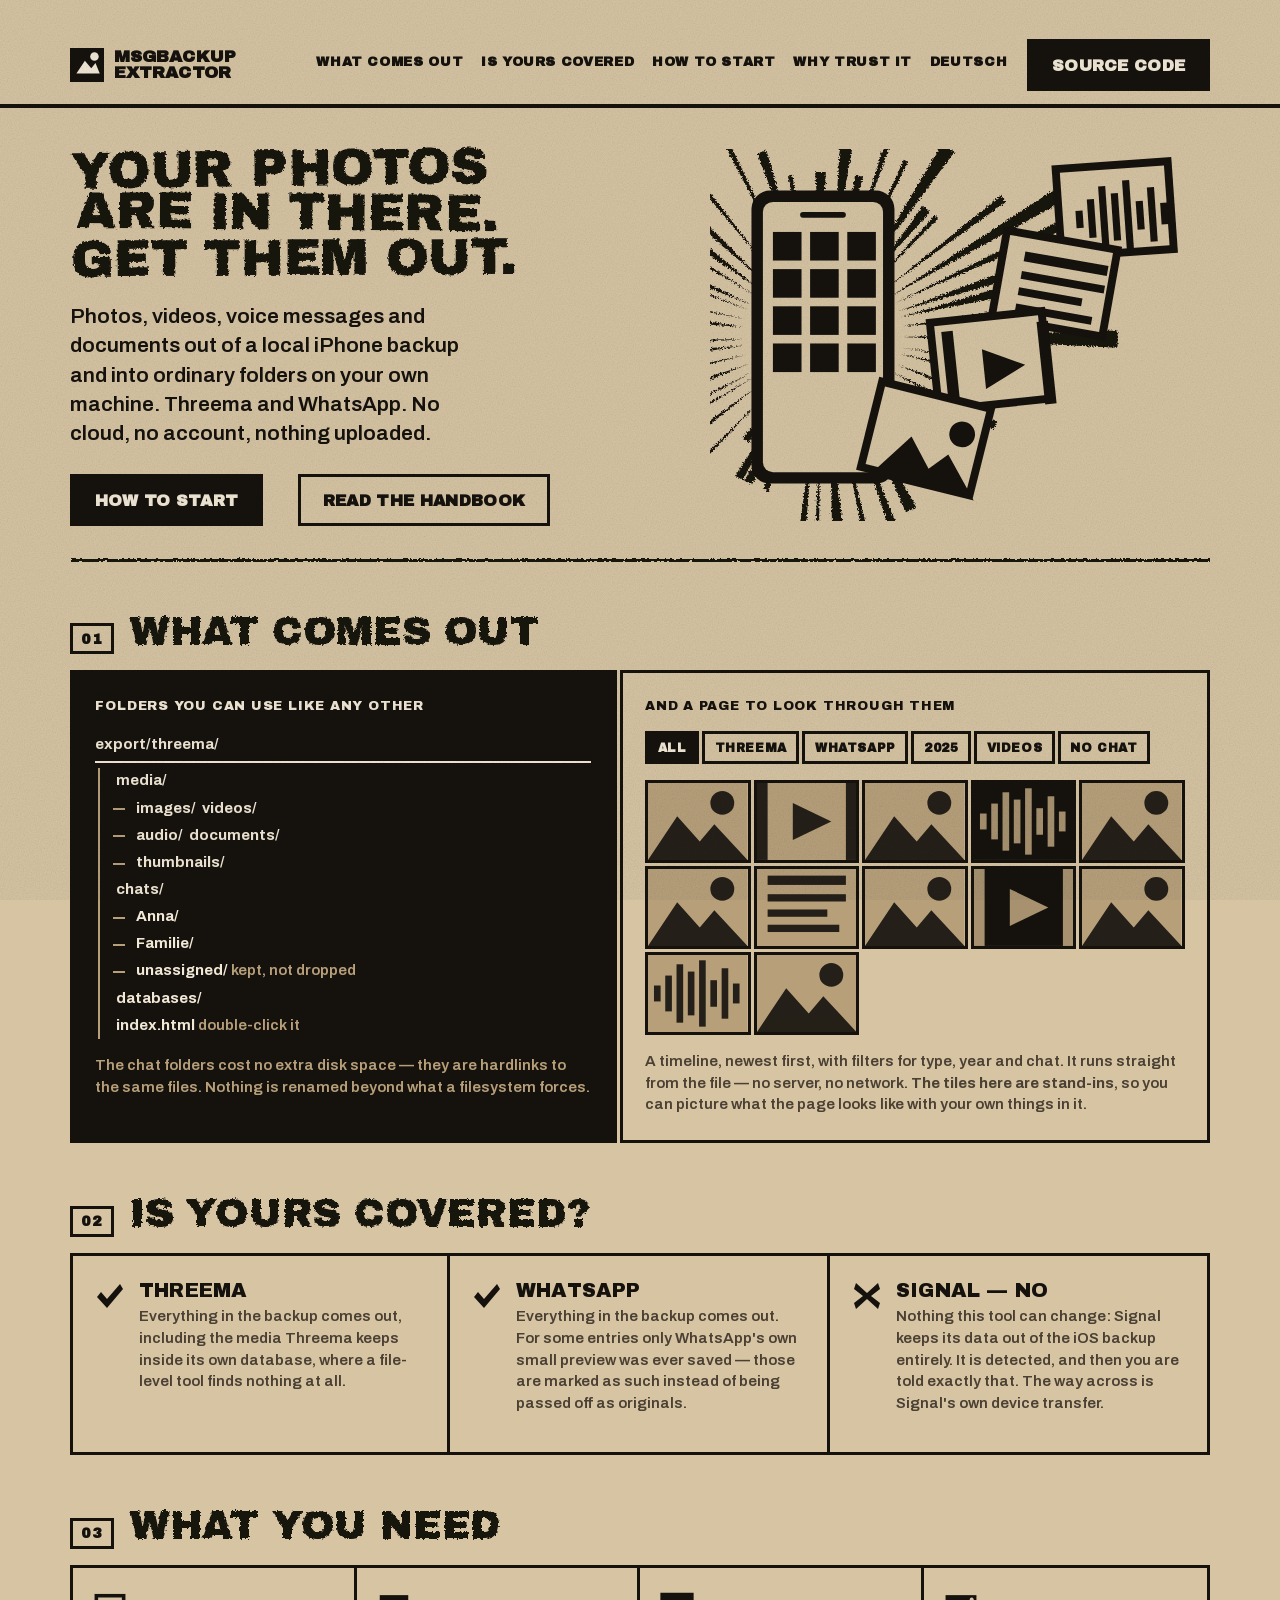
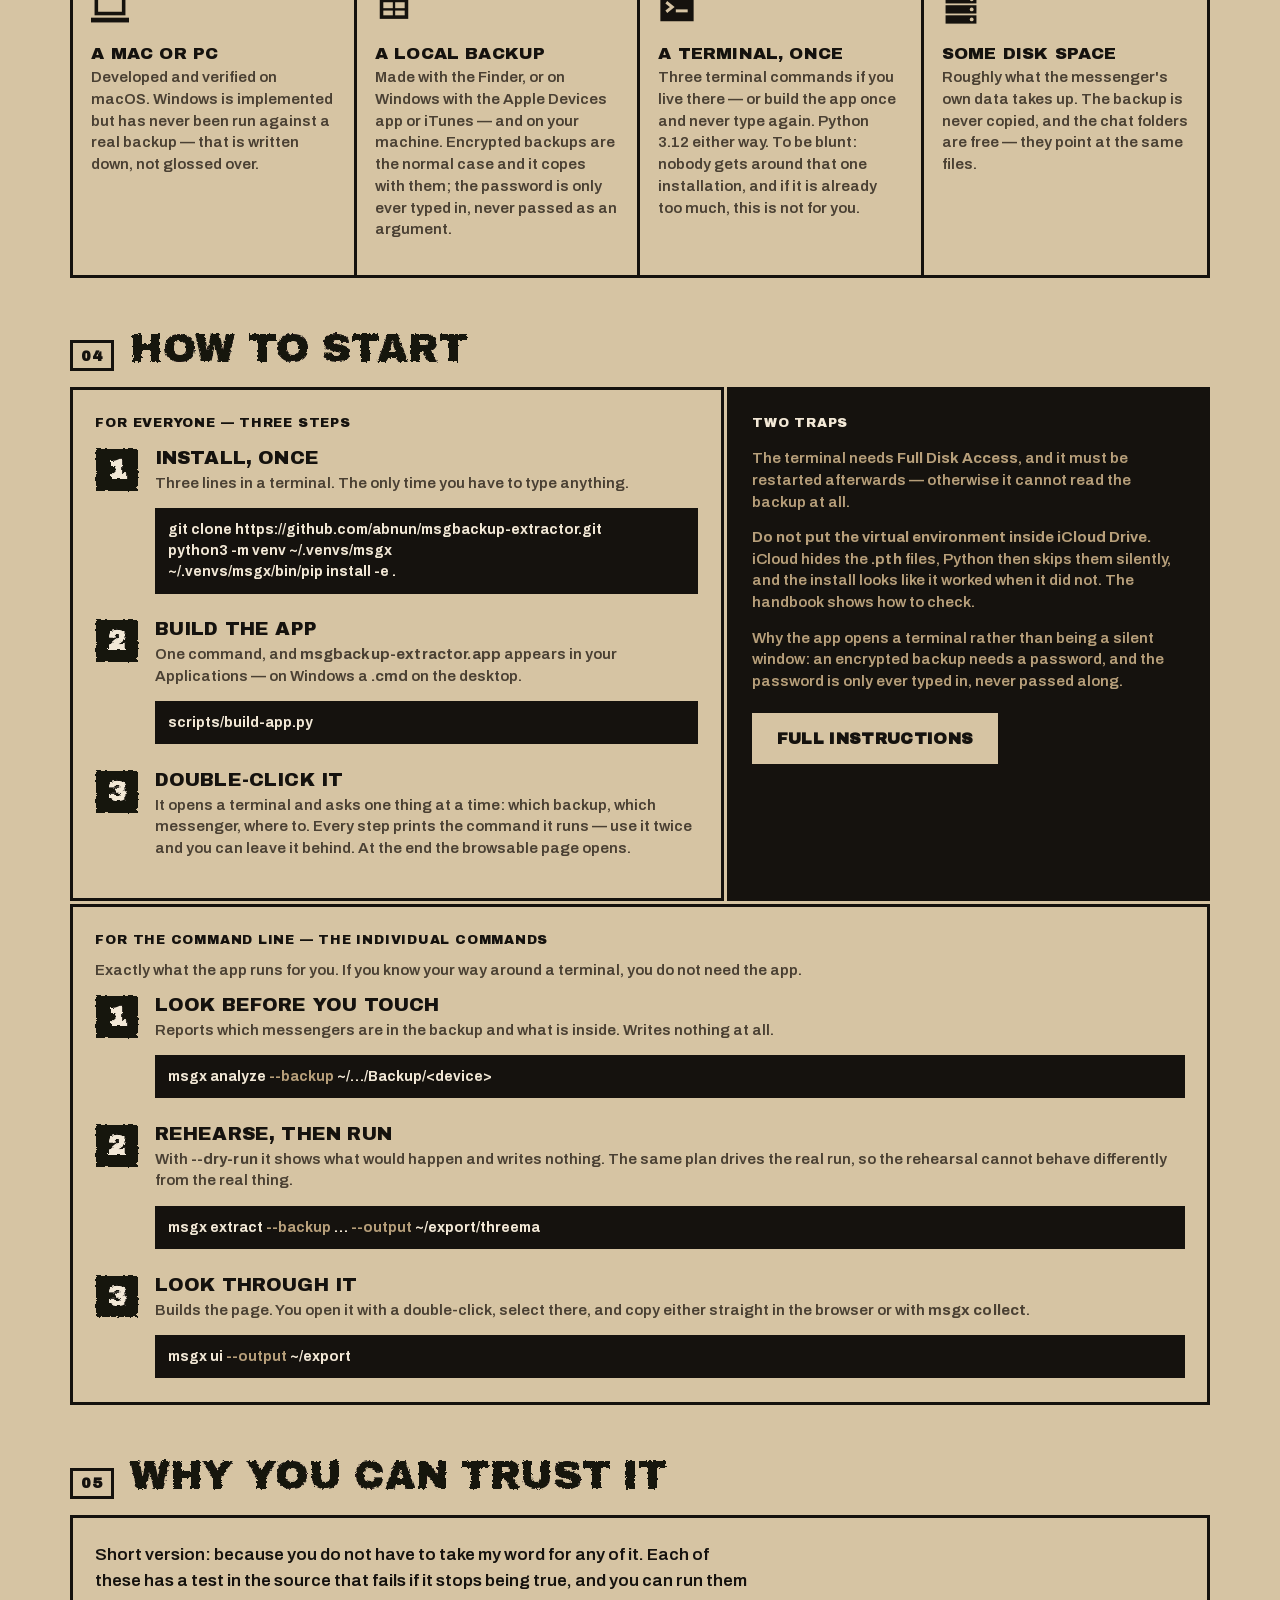
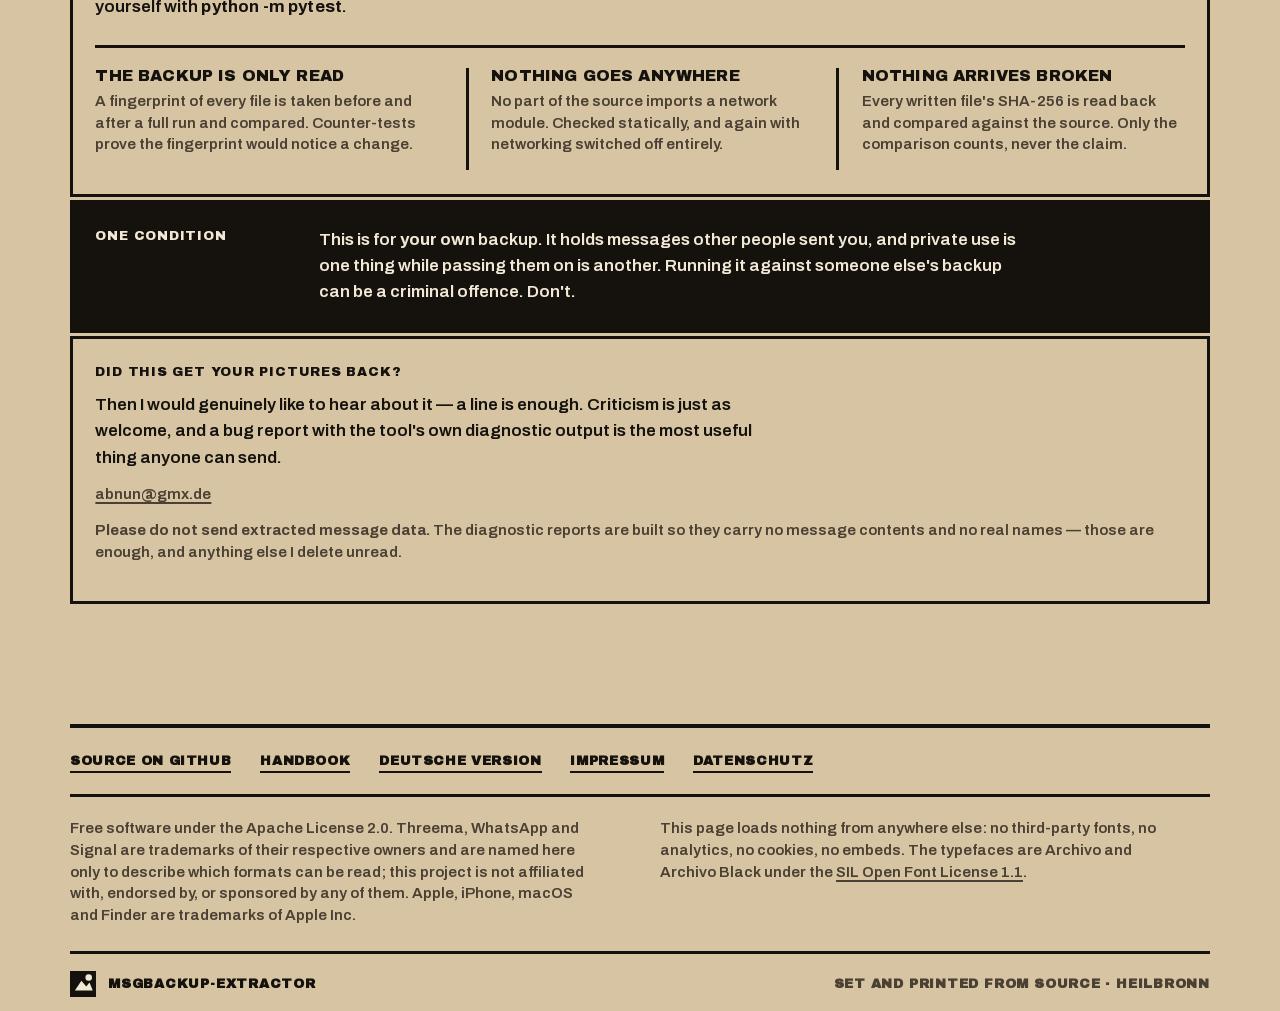
==== commit 4eedb5e9: "docs: "auf deinem Rechner" statt "auf diesem Rechner" Die Seite spricht den Leser durchgehend mit du" ====
--- a/website/index.html
+++ b/website/index.html
@@ -190,7 +190,7 @@
       <svg viewBox="0 0 32 32" aria-hidden="true" fill="var(--ink)"><path d="M4 6 H28 V26 H4 Z" /><rect x="7" y="12" width="8" height="5" fill="var(--paper)" /><rect x="17" y="12" width="8" height="5" fill="var(--paper)" /><rect x="7" y="19" width="8" height="4" fill="var(--paper)" /><rect x="17" y="19" width="8" height="4" fill="var(--paper)" /></svg>
       <h3>A local backup</h3>
       <p class="hint">Made with the Finder, or on Windows with the Apple Devices
-      app or iTunes — and on this machine. Encrypted backups are the normal case and it copes with them; the password is only ever typed in, never passed as an argument.</p>
+      app or iTunes — and on your machine. Encrypted backups are the normal case and it copes with them; the password is only ever typed in, never passed as an argument.</p>
     </div>
     <div>
       <svg viewBox="0 0 32 32" aria-hidden="true" fill="var(--ink)"><rect x="2" y="4" width="28" height="24" /><path d="M7 12 L12 16 L7 20" stroke="var(--paper)" stroke-width="2.5" fill="none" /><rect x="15" y="18" width="10" height="2.5" fill="var(--paper)" /></svg>
